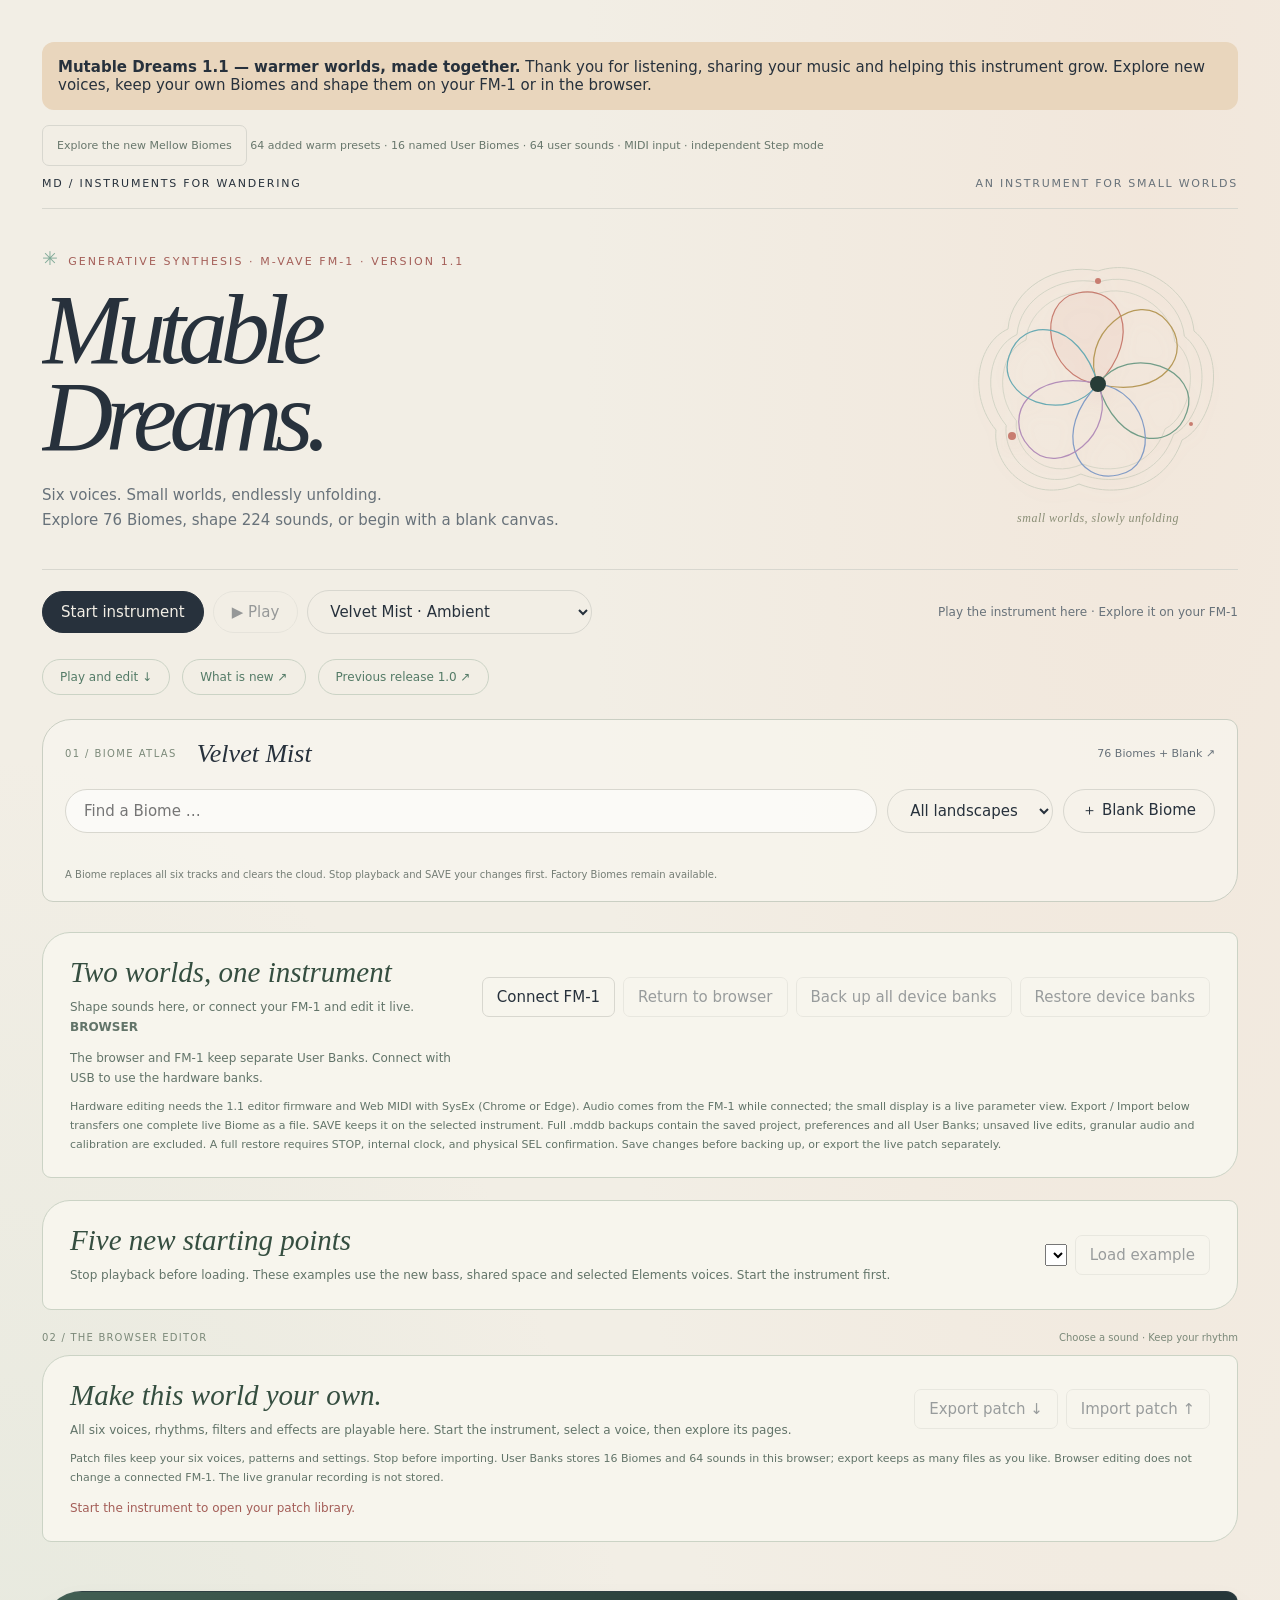
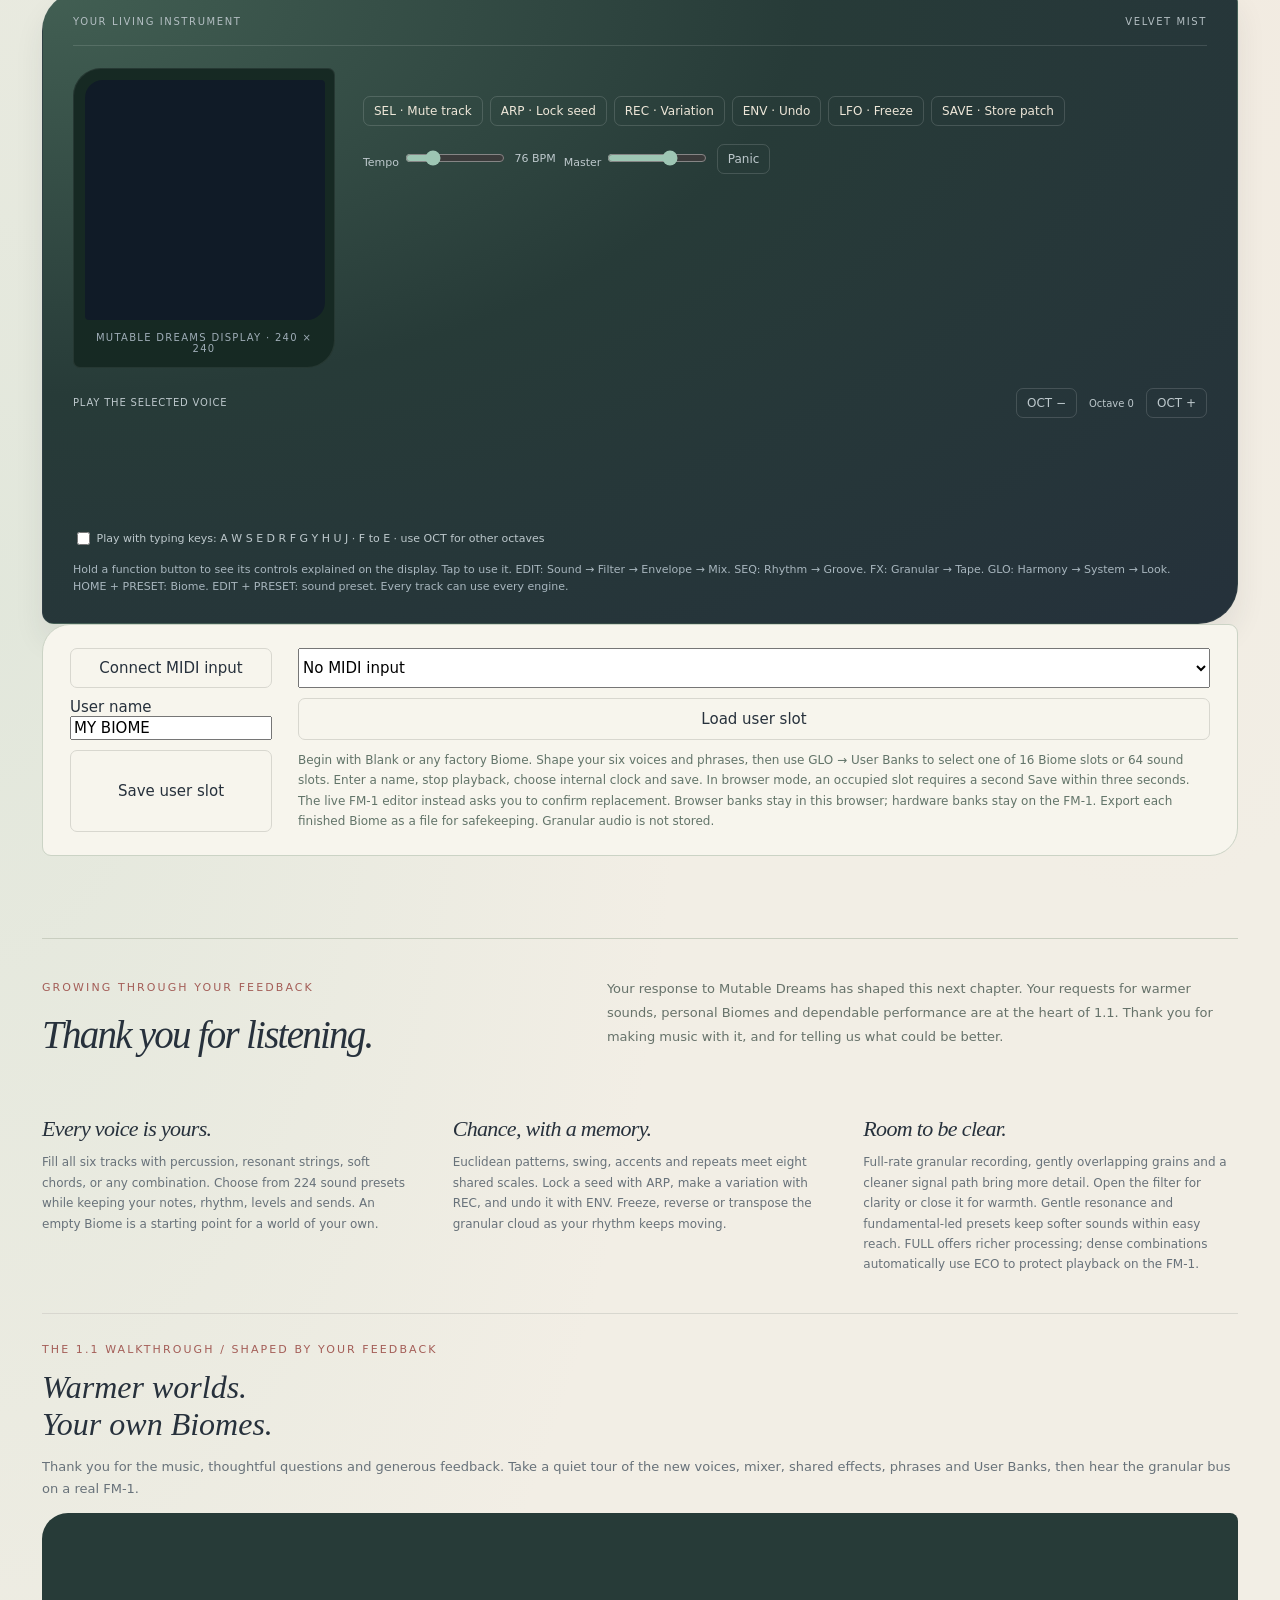
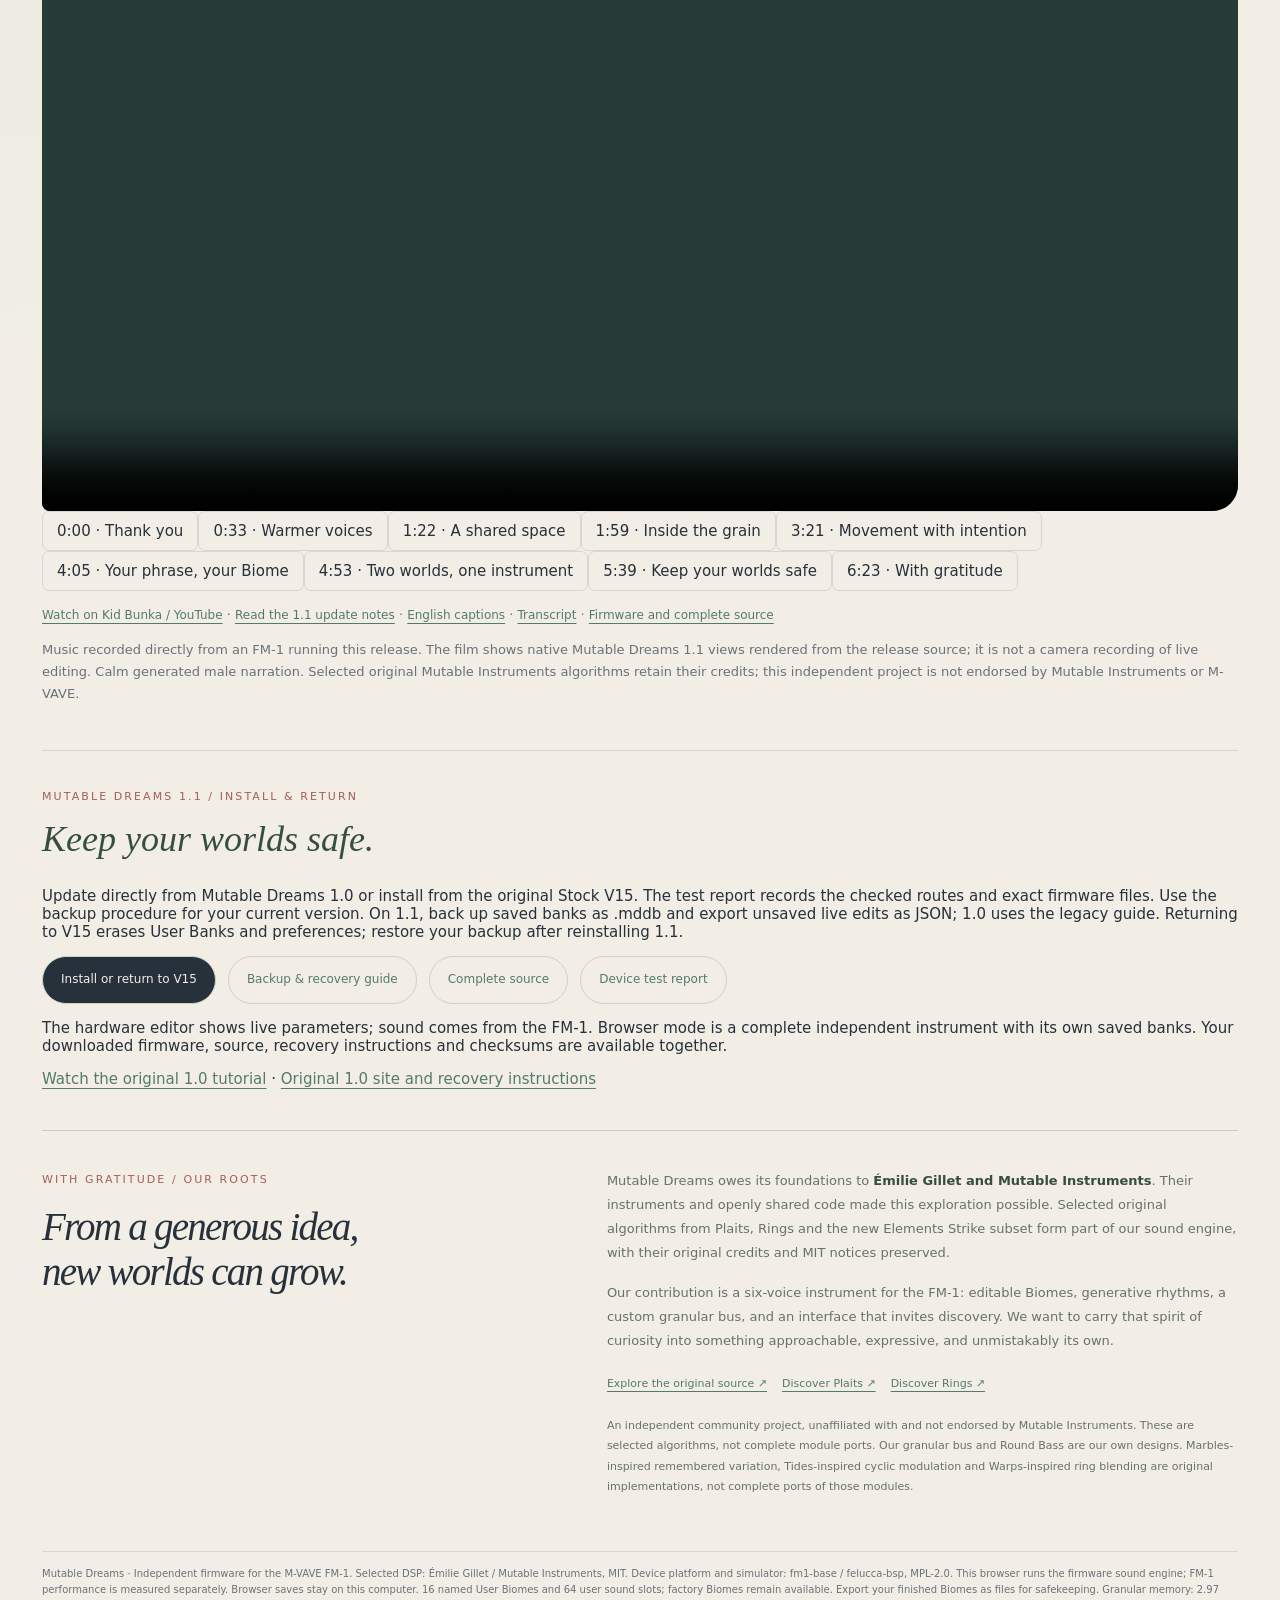
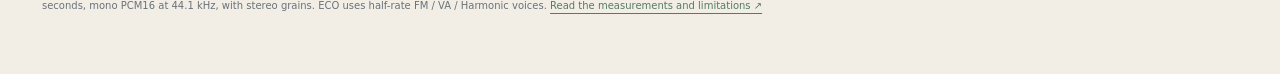
==== web/index.html @ a56c0ada "Séquenceur orbital dans le moteur (patch v11) Une piste avec des portes devient un corps en orbite a" ====
<!doctype html><html lang="en"><meta charset="utf-8"><meta name="viewport" content="width=device-width,initial-scale=1"><title>Mutable Dreams 1.1 · Play, shape, wander</title>
<style>
:root{--paper:#f2eee5;--ink:#27313c;--muted:#68727a;--coral:#d98275;--sage:#80aa98;--line:#d8d7cf}*{box-sizing:border-box}body{margin:0;background:var(--paper);color:var(--ink);font:15px system-ui,sans-serif}button,select,input{font:inherit}button,select{cursor:pointer}button{border:1px solid var(--line);background:transparent;color:inherit;border-radius:7px;padding:10px 14px}button:focus-visible,select:focus-visible,input:focus-visible{outline:3px solid var(--coral);outline-offset:4px}button:hover{background:#e7e2d8}button:disabled{opacity:.45;cursor:wait}main{max-width:1180px;padding:28px 34px 45px;margin:auto}header{display:flex;align-items:center;justify-content:space-between;border-bottom:1px solid var(--line);padding-bottom:18px;font-size:11px;letter-spacing:.14em}header span:last-child{color:var(--muted)}.hero{overflow:hidden;display:flex;justify-content:space-between;gap:30px;align-items:center;padding:35px 0 25px}.hero h1{font-size:clamp(38px,5.8vw,72px);font-weight:480;letter-spacing:-.065em;line-height:.95;margin:9px 0 20px}.hero p{max-width:540px;line-height:1.7;color:var(--muted);margin:0}.eyebrow{font-size:11px;letter-spacing:.19em;color:#a45e58}.flower{width:180px;height:180px;flex-shrink:0}.toolbar{display:flex;align-items:center;flex-wrap:wrap;gap:9px;margin:5px 0 22px}.primary{background:var(--ink);color:var(--paper);border-color:var(--ink)}.primary:hover{background:#3b4959}.toolbar select{background:transparent;padding:11px;border:1px solid var(--line);border-radius:7px;color:inherit}.status{font-size:12px;color:var(--muted);margin-left:auto}.tracks{display:grid;grid-template-columns:repeat(6,1fr);gap:8px;margin:12px 0 20px}.track{border:1px solid var(--line);border-top:3px solid var(--color);border-radius:7px;padding:12px 10px;background:#f8f5ef;min-width:0}.track.active{outline:2px solid var(--ink);outline-offset:1px}.track-top{display:flex;align-items:center;gap:8px}.track-top button{padding:0;border:0;font-size:12px;font-weight:600;text-align:left;flex:1}.track small{color:var(--muted);font-size:10px}.track select{font-size:12px;width:100%;border:0;border-top:1px solid var(--line);background:transparent;margin-top:11px;padding:10px 0 2px;color:inherit}.instrument{background:#27313c;color:#eee7d9;border-radius:18px;padding:20px 26px 24px;box-shadow:0 17px 30px #27313c15}.instrument-head{display:flex;justify-content:space-between;align-items:center;font-size:11px;letter-spacing:.16em;color:#b3bec2;padding:0 0 18px;border-bottom:1px solid #ffffff20}.body{display:grid;grid-template-columns:262px 1fr;gap:28px;padding-top:22px}.screen{width:240px;height:240px;display:block;image-rendering:auto;border-radius:5px;background:#101b27}.screen-wrap{padding:10px;background:#17212b;border-radius:11px;align-self:start}.screen-label{font-size:10px;text-align:center;color:#9eacb6;letter-spacing:.13em;margin:12px 0 2px}.pages{display:flex;flex-wrap:wrap;gap:6px;margin:0 0 14px}.instrument button{border-color:#ffffff25;font-size:12px;padding:7px 10px}.instrument button:hover{background:#ffffff12}.instrument button.active{color:#232c37;background:#eee7d9}.macro-grid{display:grid;grid-template-columns:repeat(2,1fr);gap:10px}.macro{padding:16px 14px;background:#ffffff07;border:1px solid #ffffff10;border-radius:9px;min-width:0}.macro header{border:0;padding:0;letter-spacing:.08em;font-size:10px}.macro output{font-size:26px;letter-spacing:-.04em;display:block;margin:6px 0 8px}.macro input{width:100%;accent-color:var(--color)}.macro small{display:block;color:#a7b2ba;font-size:11px;margin-top:8px;line-height:1.4;min-height:30px}.performance{display:flex;gap:7px;flex-wrap:wrap;margin-top:14px}.subcontrols{display:flex;gap:8px;align-items:center;margin-top:18px;flex-wrap:wrap;font-size:11px;color:#bdc8cc}.subcontrols input{accent-color:#9ec6b4;width:100px}.keys{display:grid;grid-template-columns:repeat(16,1fr);gap:4px;margin-top:22px}.keys button{background:#eae4d8;color:#27313c;height:48px;padding:0;border-radius:3px 3px 7px 7px;font-size:10px}.keys button:active{background:#d98275}.footer-grid{display:grid;grid-template-columns:1fr 1fr 1fr;gap:25px;margin-top:31px}.footer-grid h2{font-size:12px;margin:0 0 10px;letter-spacing:.08em}.footer-grid p{font-size:12px;line-height:1.7;color:var(--muted);margin:0}.tiny{margin-top:28px;padding-top:14px;border-top:1px solid var(--line);font-size:10px;line-height:1.6;color:var(--muted)}#notice{min-height:18px;font-size:12px;color:#a45e58;margin:8px 0}.note{margin-top:14px;font-size:11px;color:#a8b6be;line-height:1.5}.save-state{color:var(--sage)}@media(max-width:760px){main{padding:20px 18px}.flower{width:100px;height:100px}.hero{gap:12px}.tracks{grid-template-columns:repeat(3,1fr)}.instrument{padding:18px}.body{grid-template-columns:1fr;gap:22px}.screen-wrap{justify-self:center}.footer-grid{grid-template-columns:1fr;gap:20px}.status{margin-left:0;flex-basis:100%}.keys{gap:2px}.keys button{height:38px}.hero p{font-size:13px}.hero h1{font-size:48px}.macro{padding:13px 10px}.instrument-head{font-size:9px}}@media(prefers-reduced-motion:no-preference){button{transition:background .15s}}
body{background:radial-gradient(ellipse at 90% 4%,#f2d5c34a,transparent 35%),radial-gradient(ellipse at 0% 45%,#bad6c44a,transparent 38%),var(--paper)}.track{border-radius:18px 18px 9px 9px}.macro{border-radius:19px 7px 19px 7px}.instrument{border:1px solid #556a6933;background:radial-gradient(ellipse at 5% 10%,#334c48,#27313c 60%)}.flower{filter:drop-shadow(0 7px 8px #d9827520)}.hero .eyebrow:before{content:'✳ ';font-size:19px;color:#80aa98}@media(prefers-reduced-motion:no-preference){.flower{animation:bloom 70s linear infinite}@keyframes bloom{to{transform:rotate(360deg)}}}
/* Biome Atlas: contour lines, seed shapes and a quiet editorial structure. */
main{max-width:1320px;padding:27px 42px 60px}header{letter-spacing:.16em}.hero{padding:38px 0 30px;min-height:290px}.hero h1{font-family:Georgia,serif;font-style:italic;font-size:clamp(66px,7.7vw,106px);font-weight:400;letter-spacing:-.075em;line-height:.88;margin:18px 0 22px}.hero p{font-size:15px;line-height:1.7}.emblem{width:280px;text-align:center;flex-shrink:0}.flower{width:260px;height:260px;animation:none!important}.emblem>span{display:block;font:italic 12px Georgia,serif;letter-spacing:.04em;color:#8b8f77;margin-top:-7px}.petals,.satellites,.contours{transform-origin:130px 130px}.toolbar{border-top:1px solid var(--line);padding-top:20px;margin-bottom:25px}.toolbar button,.toolbar select,.atlas-tools button,.atlas-tools input,.atlas-tools select{border-radius:24px;padding:11px 18px}.atlas{border:1px solid #cacfc3;border-radius:29px 11px 29px 11px;background:#f8f7efb0;padding:19px 22px;margin-bottom:30px}.atlas summary{display:flex;gap:20px;align-items:center;cursor:pointer;list-style:none}.atlas summary>span:first-child{font-size:10px;letter-spacing:.14em;color:#7b8979}.atlas summary strong{font:italic 26px Georgia,serif;font-weight:400}.atlas-count{font-size:11px;color:var(--muted);margin-left:auto}.atlas-tools{display:flex;flex-wrap:wrap;gap:10px;margin:20px 0 13px}.atlas-tools input{background:#fff9;border:1px solid var(--line);color:inherit;min-width:120px;flex:1}.atlas-tools select{background:transparent;color:inherit;border:1px solid var(--line);max-width:100%}.biome-grid{display:grid;grid-template-columns:repeat(4,minmax(0,1fr));gap:7px;max-height:254px;overflow:auto;padding:3px}.biome-card{display:flex;gap:11px;align-items:center;border:1px solid #d9dbce;padding:13px 10px;text-align:left;border-radius:15px 6px 15px 6px;min-height:68px;background:#faf8f3}.biome-card.selected{border-color:#688e77;background:#e6eee4}.biome-glyph{font-size:30px;color:var(--biome-color);min-width:29px;font-weight:300}.biome-card strong{font-size:12px;font-weight:550;display:block}.biome-card small{font-size:9px;line-height:1.5;color:var(--muted);display:block;margin-top:4px}.biome-number{margin-left:auto;font-size:9px;align-self:start;color:#8c9589}.atlas-hint{font-size:10px;color:#747d75;margin:15px 0 0;line-height:1.5}.section-label{display:flex;justify-content:space-between;gap:12px;font-size:10px;letter-spacing:.12em;color:#7b8979;margin-bottom:12px}.section-label span:last-child{letter-spacing:0}.tracks{gap:10px;margin-bottom:27px}.track{border-top-width:1px;border-radius:25px 8px 25px 8px;padding:16px 12px;background:linear-gradient(155deg,#fff9,#f6f3e9);position:relative}.track.active{outline-color:#5c7e6b}.track-top button{font:italic 27px Georgia,serif}.track-top small{font:8px system-ui;letter-spacing:.1em}.seed-dot{width:9px;height:14px;border-radius:80% 20% 80% 20%;background:var(--color);transform:rotate(25deg)}.voice-label{display:block;font-size:8px;color:#899084;letter-spacing:.1em;margin-top:14px}.track select{font-size:11px;margin:4px 0 0;padding:5px 0;border:0;letter-spacing:0;min-width:0;text-overflow:ellipsis}.engine-label{border-top:1px solid #dddccf;padding-top:10px;margin-top:11px}.engine-label select{font-size:10px;color:#758071}.voice-state{font-size:9px;margin-top:10px;color:#8b9485}.instrument{border-radius:40px 12px 40px 12px;background:radial-gradient(ellipse at 0 0,#425f53,#273b38 45%,#25313b);padding:24px 30px 28px}.screen-wrap{border-radius:28px 7px 28px 7px;padding:12px;background:#162923;box-shadow:inset 0 0 0 1px #ffffff12}.screen{border-radius:18px 4px 18px 4px}.macro{border-radius:27px 7px 27px 7px;background:linear-gradient(120deg,#ffffff0c,#ffffff02);position:relative;overflow:hidden}.macro:after{content:'';position:absolute;right:-20px;top:-20px;width:80px;height:80px;border:1px solid #ffffff09;border-radius:44% 56% 31% 69%;pointer-events:none}.macro output{font:italic 29px Georgia,serif}.instrument .pages button{border-radius:14px 5px 14px 5px}.instrument-head{font-size:10px}.keys button:nth-child(3n){border-radius:3px 3px 15px 4px}.footer-grid{gap:36px}.footer-grid h2{font:italic 22px Georgia,serif;letter-spacing:-.03em;font-weight:400}.tiny{font-size:10px}.no-results{font-size:12px;grid-column:1/-1}.still *{animation:none!important}
@media(prefers-reduced-motion:no-preference){.petals{animation:unfold 32s ease-in-out infinite alternate}.satellites{animation:orbit 70s linear infinite}.contours{animation:breathe 12s ease-in-out infinite}.seed-dot{animation:seed 6s ease-in-out infinite}.track:nth-child(2n) .seed-dot{animation-delay:-3s}@keyframes unfold{to{transform:rotate(24deg) scale(.94)}}@keyframes orbit{to{transform:rotate(360deg)}}@keyframes breathe{50%{opacity:.18;transform:scale(.97)}}@keyframes seed{50%{transform:rotate(35deg) scale(.85)}}}
@media(max-width:1000px){.biome-grid{grid-template-columns:repeat(3,minmax(0,1fr))}.tracks{grid-template-columns:repeat(3,1fr)}.hero h1{font-size:78px}}@media(max-width:760px){main{padding:20px 18px 40px}.hero{min-height:220px;gap:10px;padding:28px 0}.hero h1{font-size:64px}.hero p{font-size:12px}.emblem{width:110px}.flower{width:115px;height:224px}.emblem>span{display:none}.atlas{padding:16px 13px}.atlas summary{flex-wrap:wrap;gap:8px 15px}.atlas summary strong{font-size:24px}.atlas-count{margin-left:0;flex-basis:100%}.biome-grid{grid-template-columns:repeat(2,minmax(0,1fr));max-height:230px}.biome-card{padding:10px 7px;gap:6px}.biome-glyph{font-size:22px;min-width:20px}.biome-card strong{font-size:11px}.biome-number{display:none}.atlas-tools{gap:7px}.atlas-tools select{flex:1;width:150px}.atlas-tools input{flex-basis:100%}.track{padding:12px 8px}.track-top button{font-size:23px}.track-top small{display:none}.section-label{font-size:9px}.section-label span:last-child{max-width:145px;text-align:right}.instrument{padding:18px 13px;border-radius:29px 9px}.instrument-head{font-size:9px;letter-spacing:.06em}.macro output{font-size:26px}.keys{margin-top:17px}}
a{color:#547b67;text-underline-offset:4px}.roots{display:grid;grid-template-columns:1fr 1.25fr;gap:60px;border-top:1px solid #c9cec0;margin-top:42px;padding:38px 0 10px}.roots h2{font:italic 39px/1.15 Georgia,serif;letter-spacing:-.045em;font-weight:400;margin:18px 0}.roots p{font-size:13px;line-height:1.85;color:#66726a;margin:0 0 16px}.roots strong{font-weight:600;color:#354e40}.roots nav{display:flex;flex-wrap:wrap;gap:15px;font-size:11px;line-height:1.7;margin:22px 0}.roots .credits-note{font-size:11px}.tiny a{display:inline-block}@media(max-width:760px){.roots{grid-template-columns:1fr;gap:8px;margin-top:30px;padding-top:25px}.roots h2{font-size:32px}}

.keyboard-head{display:flex;align-items:center;justify-content:space-between;gap:12px;margin-top:20px;font-size:10px;letter-spacing:.08em;color:#bdc8cc}.keyboard-head output{padding:0 8px;letter-spacing:0}.keys{position:relative;display:block;height:85px;margin-top:12px}.keys button{position:absolute;bottom:0;height:85px;border:2px solid #273b38;border-radius:3px 3px 10px 10px!important;padding:0 0 9px;display:flex;align-items:flex-end;justify-content:center}.keys .black{width:3.6%;height:52px;top:0;z-index:1;background:#152823;color:#d8e4dc;font-size:8px;border-radius:2px 2px 6px 6px!important}.keys .pressed{background:#d98275}.release-links{display:flex;gap:12px;flex-wrap:wrap;margin:0 0 24px;font-size:12px}.release-links a{border:1px solid #cbd3c5;border-radius:24px;padding:10px 17px;text-decoration:none}.watch{margin-top:38px;border-top:1px solid var(--line);padding-top:25px}.watch h2{font:italic 32px Georgia,serif;font-weight:400;margin:12px 0}.watch p{font-size:13px;color:var(--muted);line-height:1.7}.watch video{width:100%;max-height:660px;display:block;background:#273b38;border-radius:26px 8px 26px 8px}.watch a{font-size:12px}@media(max-width:760px){.keyboard-head{font-size:8px}.keyboard-head output{padding:0 2px}.keyboard-head button{padding:7px}.keys,.keys button{height:68px}.keys .black{height:43px}.keys button{font-size:8px}}

html{scroll-behavior:smooth}#editor,#install,#tutorial{scroll-margin-top:24px}.patch-library{border:1px solid #cbd3c5;border-radius:28px 9px 28px 9px;padding:23px 27px;background:#f7f5ed;display:grid;grid-template-columns:1fr auto;gap:10px 26px;margin-bottom:22px}.patch-library h2{font:italic 29px Georgia,serif;margin:0 0 8px;color:#354e40}.patch-library p{font-size:12px;line-height:1.7;margin:0;color:#627469}.patch-actions{display:flex;align-items:center;gap:8px;flex-wrap:wrap}.patch-library .patch-note,.patch-library #patch-status{grid-column:1/-1}.patch-library #patch-status{color:#a45e58;min-height:20px}.patch-note{font-size:11px!important;line-height:1.75;color:#68776c}.typing{display:block;margin-top:14px;font-size:11px;line-height:1.7;color:#bdc8cc}.typing input{accent-color:#a4b99b;vertical-align:middle}.chapters{display:grid;grid-template-columns:repeat(3,1fr);gap:8px;margin-top:16px}.chapters button{text-align:left;font-size:12px;border-radius:22px;padding:11px 16px}.chapters span{color:#a45e58;margin-right:10px;font-variant-numeric:tabular-nums}.install-section{border-top:1px solid var(--line);padding-top:35px;margin-top:45px}.install-section h2{font:italic 36px Georgia,serif;color:#354e40;margin:14px 0 27px}.install-cards{display:grid;grid-template-columns:repeat(3,1fr);gap:18px}.install-cards article{padding:23px;border:1px solid #cbd3c5;border-radius:28px 8px 28px 8px;background:#e5e9dc66}.install-cards span{font-size:10px;letter-spacing:.13em;color:#9b6759}.install-cards h3{font:22px Georgia,serif;font-weight:400;color:#354e40}.install-cards p{font-size:12px;line-height:1.8;color:#627469}.install-actions{display:flex;flex-wrap:wrap;gap:12px;align-items:center;font-size:12px;line-height:1.8}.install-actions a{padding:12px 18px;border:1px solid #cbd3c5;border-radius:25px;text-decoration:none}.install-actions .primary{color:#f2eee5}@media(max-width:760px){.patch-library{grid-template-columns:1fr;padding:20px}.patch-actions{grid-column:1}.chapters{grid-template-columns:1fr 1fr}.install-cards{grid-template-columns:1fr}.install-section h2{font-size:30px}.typing{font-size:10px}}@media(prefers-reduced-motion:reduce){html{scroll-behavior:auto}}
</style>
<main><p style="padding:16px;background:#e9d6bd;border-radius:12px"><strong>Mutable Dreams 1.1 — warmer worlds, made together.</strong> Thank you for listening, sharing your music and helping this instrument grow. Explore new voices, keep your own Biomes and shape them on your FM-1 or in the browser.</p><p class="patch-note"><button id="mellow-start">Explore the new Mellow Biomes</button> 64 added warm presets · 16 named User Biomes · 64 user sounds · MIDI input · independent Step mode</p><header><span>MD / INSTRUMENTS FOR WANDERING</span><span>AN INSTRUMENT FOR SMALL WORLDS</span></header><section class="hero"><div><div class="eyebrow">GENERATIVE SYNTHESIS · M-VAVE FM-1 · VERSION 1.1</div><h1>Mutable<br>Dreams.</h1><p>Six voices. Small worlds, endlessly unfolding.<br>Explore 76 Biomes, shape 224 sounds, or begin with a blank canvas.</p></div><div class="emblem" aria-hidden="true"><svg class="flower" viewBox="0 0 260 260" fill="none"><defs><path id="petal" d="M130 130 C77 124 66 47 110 39 C151 30 177 81 130 130Z"/><path id="contour" d="M130 17 C171 3 222 34 226 77 C261 105 244 171 214 186 C196 238 143 243 111 230 C64 251 24 214 28 176 C-1 141 9 89 40 75 C43 35 88 8 130 17Z"/></defs><g class="contours" stroke="#94aa94" opacity=".35"><use href="#contour"/><use href="#contour" transform="translate(130 130) scale(.90) translate(-130 -130)"/><use href="#contour" transform="translate(130 130) scale(.80) translate(-130 -130)"/></g><g class="petals" stroke-width="1.25"><use href="#petal" stroke="#c87d70" fill="#d9827510"/><use href="#petal" transform="rotate(60 130 130)" stroke="#b69958"/><use href="#petal" transform="rotate(120 130 130)" stroke="#729d88"/><use href="#petal" transform="rotate(180 130 130)" stroke="#829cc6"/><use href="#petal" transform="rotate(240 130 130)" stroke="#b38eb9"/><use href="#petal" transform="rotate(300 130 130)" stroke="#69aab3"/></g><circle cx="130" cy="130" r="8" fill="#273c37"/><g class="satellites" fill="#c87d70"><circle cx="130" cy="27" r="3"/><circle cx="223" cy="170" r="2"/><circle cx="44" cy="182" r="4"/></g></svg><span>small worlds, slowly unfolding</span></div></section>
<div class="toolbar"><button id="power" class="primary">Start instrument</button><button id="play" data-hw="10" disabled>▶ Play</button><select id="scene" aria-label="Biome"><option value="0">Velvet Mist · Ambient</option><option value="1">Soft Machines · Techno</option><option value="2">Six Kicks · All kicks</option><option value="3">Resonant Field · All resonators</option></select><span id="status" class="status">Play the instrument here · Explore it on your FM-1</span></div>
<nav class="release-links" aria-label="Release navigation"><a href="#editor">Play and edit ↓</a><a href="START-HERE.txt">What is new ↗</a><a href="https://github.com/kidbee85-beep/mutable-dreams/releases/tag/v1.0">Previous release 1.0 ↗</a></nav><details class="atlas" id="atlas" open><summary><span>01 / BIOME ATLAS</span><strong id="biome-title">Velvet Mist</strong><span class="atlas-count">76 Biomes + Blank ↗</span></summary><div class="atlas-tools"><input id="biome-search" type="search" placeholder="Find a Biome …" aria-label="Find a Biome"><select id="biome-family" aria-label="Biome family"><option value="-1">All landscapes</option></select><button id="blank">＋ Blank Biome</button></div><div class="biome-grid" id="biome-grid"></div><p class="atlas-hint">A Biome replaces all six tracks and clears the cloud. Stop playback and SAVE your changes first. Factory Biomes remain available.</p></details><section class="patch-library" id="device-editor" aria-labelledby="device-heading"><div><h2 id="device-heading">Two worlds, one instrument</h2><p>Shape sounds here, or connect your FM-1 and edit it live. <strong id="device-target">BROWSER</strong></p></div><div class="patch-actions"><button id="device-connect">Connect FM-1</button><button id="device-disconnect" disabled>Return to browser</button><button id="device-backup" disabled>Back up all device banks</button><button id="device-restore" disabled>Restore device banks</button><input id="device-bank-file" type="file" accept=".mddb" hidden></div><p id="device-status" role="status">The browser and FM-1 keep separate User Banks. Connect with USB to use the hardware banks.</p><p class="patch-note">Hardware editing needs the 1.1 editor firmware and Web MIDI with SysEx (Chrome or Edge). Audio comes from the FM-1 while connected; the small display is a live parameter view. Export / Import below transfers one complete live Biome as a file. SAVE keeps it on the selected instrument. Full .mddb backups contain the saved project, preferences and all User Banks; unsaved live edits, granular audio and calibration are excluded. A full restore requires STOP, internal clock, and physical SEL confirmation. Save changes before backing up, or export the live patch separately.</p></section><section class="patch-library" aria-label="New musical examples"><div><h2>Five new starting points</h2><p>Stop playback before loading. These examples use the new bass, shared space and selected Elements voices. Start the instrument first.</p></div><div class="patch-actions"><select id="dev-example" aria-label="Musical example"></select><button id="load-dev-example" disabled>Load example</button></div></section><div class="section-label" id="editor"><span>02 / THE BROWSER EDITOR</span><span>Choose a sound · Keep your rhythm</span></div>
<section class="patch-library" aria-label="Browser patch files"><div><h2>Make this world your own.</h2><p>All six voices, rhythms, filters and effects are playable here. Start the instrument, select a voice, then explore its pages.</p></div><div class="patch-actions"><button id="export-patch" disabled>Export patch ↓</button><button id="import-patch" disabled>Import patch ↑</button><input id="patch-file" type="file" accept=".json,.mutable-dreams.json" hidden></div><p class="patch-note">Patch files keep your six voices, patterns and settings. Stop before importing. User Banks stores 16 Biomes and 64 sounds in this browser; export keeps as many files as you like. Browser editing does not change a connected FM-1. The live granular recording is not stored.</p><p id="patch-status" role="status" aria-live="polite">Start the instrument to open your patch library.</p></section><div class="tracks" id="tracks"></div>
<section class="instrument"><div class="instrument-head"><span>YOUR LIVING INSTRUMENT</span><span id="scene-label">VELVET MIST</span></div><div class="body"><div class="screen-wrap"><canvas id="screen" class="screen" width="240" height="240" aria-label="Live 240 by 240 pixel firmware display"></canvas><div class="screen-label">MUTABLE DREAMS DISPLAY · 240 × 240</div></div><div><nav class="pages" id="pages"></nav><div class="macro-grid" id="macros"></div><div class="performance"><button data-hw="1" id="mute">SEL · Mute track</button><button data-hw="8" id="lock">ARP · Lock seed</button><button data-hw="11">REC · Variation</button><button data-hw="2">ENV · Undo</button><button data-hw="3" id="freeze">LFO · Freeze</button><button data-hw="7">SAVE · Store patch</button></div><div class="subcontrols"><label>Tempo <input id="tempo" type="range" min="30" max="220" value="76"></label><output id="bpm">76 BPM</output><label>Master <input id="master" type="range" min="0" max="4096" value="2700"></label><button id="panic">Panic</button></div></div></div><div class="keyboard-head"><span>PLAY THE SELECTED VOICE</span><div><button data-hw="12">OCT −</button> <output id="octave">Octave 0</output> <button data-hw="13">OCT +</button></div></div><div class="keys" id="keys"></div><label class="typing"><input id="typing-keys" type="checkbox"> Play with typing keys: A W S E D R F G Y H U J · F to E · use OCT for other octaves</label><div class="note">Hold a function button to see its controls explained on the display. Tap to use it. EDIT: Sound → Filter → Envelope → Mix. SEQ: Rhythm → Groove. FX: Granular → Tape. GLO: Harmony → System → Look. HOME + PRESET: Biome. EDIT + PRESET: sound preset. Every track can use every engine.</div></section>
<section class="patch-library"><button id="midi-connect">Connect MIDI input</button><select id="midi-input" aria-label="MIDI input"><option value="">No MIDI input</option></select><label>User name <input id="bank-name" maxlength="23" value="MY BIOME" aria-label="User Biome or sound name"></label><button id="bank-load">Load user slot</button><button id="bank-save">Save user slot</button><p>Begin with Blank or any factory Biome. Shape your six voices and phrases, then use GLO → User Banks to select one of 16 Biome slots or 64 sound slots. Enter a name, stop playback, choose internal clock and save. In browser mode, an occupied slot requires a second Save within three seconds. The live FM-1 editor instead asks you to confirm replacement. Browser banks stay in this browser; hardware banks stay on the FM-1. Export each finished Biome as a file for safekeeping. Granular audio is not stored.</p></section><div id="notice" role="status" aria-live="polite"></div><section class="roots" aria-label="Thank you to the community"><div><span class="eyebrow">GROWING THROUGH YOUR FEEDBACK</span><h2>Thank you for listening.</h2></div><div><p>Your response to Mutable Dreams has shaped this next chapter. Your requests for warmer sounds, personal Biomes and dependable performance are at the heart of 1.1. Thank you for making music with it, and for telling us what could be better.</p></div></section><div class="footer-grid"><div><h2>Every voice is yours.</h2><p>Fill all six tracks with percussion, resonant strings, soft chords, or any combination. Choose from 224 sound presets while keeping your notes, rhythm, levels and sends. An empty Biome is a starting point for a world of your own.</p></div><div><h2>Chance, with a memory.</h2><p>Euclidean patterns, swing, accents and repeats meet eight shared scales. Lock a seed with ARP, make a variation with REC, and undo it with ENV. Freeze, reverse or transpose the granular cloud as your rhythm keeps moving.</p></div><div><h2>Room to be clear.</h2><p>Full-rate granular recording, gently overlapping grains and a cleaner signal path bring more detail. Open the filter for clarity or close it for warmth. Gentle resonance and fundamental-led presets keep softer sounds within easy reach. FULL offers richer processing; dense combinations automatically use ECO to protect playback on the FM-1.</p></div></div>
<section id="watch" class="watch update-film" aria-labelledby="film-title"><span class="eyebrow">THE 1.1 WALKTHROUGH / SHAPED BY YOUR FEEDBACK</span><h2 id="film-title">Warmer worlds.<br>Your own Biomes.</h2><p>Thank you for the music, thoughtful questions and generous feedback. Take a quiet tour of the new voices, mixer, shared effects, phrases and User Banks, then hear the granular bus on a real FM-1.</p><video controls preload="none" playsinline poster="Mutable-Dreams-1.1-Thumbnail.jpg"><source src="Mutable-Dreams-1.1-Tutorial-Web.mp4" type="video/mp4"><track kind="captions" srclang="en" label="English" src="Mutable-Dreams-1.1-Tutorial.vtt"></video><nav class="chapter-links" aria-label="Video chapters"><button type="button" data-seek="0.000">0:00 · Thank you</button><button type="button" data-seek="33.583">0:33 · Warmer voices</button><button type="button" data-seek="82.083">1:22 · A shared space</button><button type="button" data-seek="119.500">1:59 · Inside the grain</button><button type="button" data-seek="201.833">3:21 · Movement with intention</button><button type="button" data-seek="245.167">4:05 · Your phrase, your Biome</button><button type="button" data-seek="293.417">4:53 · Two worlds, one instrument</button><button type="button" data-seek="339.917">5:39 · Keep your worlds safe</button><button type="button" data-seek="383.833">6:23 · With gratitude</button></nav><p><a href="https://www.youtube.com/watch?v=RCgs8t8fXvM">Watch on Kid Bunka / YouTube</a> · <a href="Update-Notes-1.1.txt">Read the 1.1 update notes</a> · <a href="Mutable-Dreams-1.1-Tutorial.srt" download>English captions</a> · <a href="Mutable-Dreams-1.1-Transcript.txt">Transcript</a> · <a href="https://github.com/kidbee85-beep/mutable-dreams/releases/tag/v1.1">Firmware and complete source</a></p><p class="fine">Music recorded directly from an FM-1 running this release. The film shows native Mutable Dreams 1.1 views rendered from the release source; it is not a camera recording of live editing. Calm generated male narration. Selected original Mutable Instruments algorithms retain their credits; this independent project is not endorsed by Mutable Instruments or M-VAVE.</p></section><section id="install" class="install-section"><span class="eyebrow">MUTABLE DREAMS 1.1 / INSTALL &amp; RETURN</span><h2>Keep your worlds safe.</h2><p>Update directly from Mutable Dreams 1.0 or install from the original Stock V15. The test report records the checked routes and exact firmware files. Use the backup procedure for your current version. On 1.1, back up saved banks as .mddb and export unsaved live edits as JSON; 1.0 uses the legacy guide. Returning to V15 erases User Banks and preferences; restore your backup after reinstalling 1.1.</p><div class="install-actions"><a class="primary" href="Mutable-Dreams-1.1-Install.html">Install or return to V15</a><a href="Recovery-1.1.txt">Backup &amp; recovery guide</a><a href="Mutable-Dreams-1.1-Source.zip">Complete source</a><a href="DEVICE-TEST-REPORT.txt">Device test report</a></div><p>The hardware editor shows live parameters; sound comes from the FM-1. Browser mode is a complete independent instrument with its own saved banks. Your downloaded firmware, source, recovery instructions and checksums are available together.</p><p><a href="https://www.youtube.com/watch?v=PP6dAPAhIrQ">Watch the original 1.0 tutorial</a> · <a href="https://mutable-dreams.sugarypixie10.chatgpt.site/Mutable-Dreams-1.0.html">Original 1.0 site and recovery instructions</a></p></section><section class="roots" aria-labelledby="roots-title"><div><span class="eyebrow">WITH GRATITUDE / OUR ROOTS</span><h2 id="roots-title">From a generous idea,<br>new worlds can grow.</h2></div><div><p>Mutable Dreams owes its foundations to <strong>Émilie Gillet and Mutable Instruments</strong>. Their instruments and openly shared code made this exploration possible. Selected original algorithms from Plaits, Rings and the new Elements Strike subset form part of our sound engine, with their original credits and MIT notices preserved.</p><p>Our contribution is a six-voice instrument for the FM-1: editable Biomes, generative rhythms, a custom granular bus, and an interface that invites discovery. We want to carry that spirit of curiosity into something approachable, expressive, and unmistakably its own.</p><nav aria-label="Original Mutable Instruments work"><a href="https://github.com/pichenettes/eurorack">Explore the original source ↗</a><a href="https://pichenettes.github.io/mutable-instruments-documentation/modules/plaits/">Discover Plaits ↗</a><a href="https://pichenettes.github.io/mutable-instruments-documentation/modules/rings/">Discover Rings ↗</a></nav><p class="credits-note">An independent community project, unaffiliated with and not endorsed by Mutable Instruments. These are selected algorithms, not complete module ports. Our granular bus and Round Bass are our own designs. Marbles-inspired remembered variation, Tides-inspired cyclic modulation and Warps-inspired ring blending are original implementations, not complete ports of those modules.</p></div></section>
<div class="tiny">Mutable Dreams · Independent firmware for the M-VAVE FM-1. Selected DSP: Émilie Gillet / Mutable Instruments, MIT. Device platform and simulator: fm1-base / felucca-bsp, MPL-2.0. This browser runs the firmware sound engine; FM-1 performance is measured separately. Browser saves stay on this computer. 16 named User Biomes and 64 user sound slots; factory Biomes remain available. Export your finished Biomes as files for safekeeping. Granular memory: 2.97 seconds, mono PCM16 at 44.1 kHz, with stereo grains. ECO uses half-rate FM / VA / Harmonic voices. <a href="DEVICE-TEST-REPORT.txt">Read the measurements and limitations ↗</a></div></main>
<script>__DEVICE_BACKUP__
__DEVICE_EDITOR__</script>
<script id="firmware" type="application/octet-stream">__WASM__</script><script>
const CATALOG=__CATALOG__;
const WORKLET=__WORKLET__;
const INITIAL_SCREEN='__SCREEN__';
__RANGE_CONTROLS__
const colors=['#d98275','#c0a361','#80aa98','#829cc6','#b38eb9','#69aab3'];
const names=['Plaits · Kick','Plaits · Snare','Plaits · Hi-Hat','Plaits · FM','Plaits · VA','Rings · Modal','Plaits · Harmonic','Sine · Choir','Round · Bass','Elements · Strike','Mellow · Drift','Satin · Morph'];
const $=id=>document.getElementById(id);let node,ctx,analyser,active=0,page=0,buttons=0,keys=0,playing=0,ready=false,requestedBiome=null;
let values={macro:[500,400,500,650],models:[7,6,5,4,3,7],tones:[-1,-1,-1,-1,-1,-1],biome:0,edited:0};
const canvas=$('screen'),cx=canvas.getContext('2d');const im=new Image();im.onload=()=>cx.drawImage(im,0,0);im.src=INITIAL_SCREEN;
function post(m){if(hardwareDevice){hardwarePost(m);return;}if(node)node.port.postMessage(m);else $('notice').textContent='Start the instrument first.';}
function cmd(c,t,v){post({type:'app',cmd:'command',c,t,v});}
function hardware(id,down){buttons=down?buttons|(1<<id):buttons&~(1<<id);post({type:'buttons',mask:buttons});}
function bindHold(el,id){el.addEventListener('pointerdown',e=>{e.preventDefault();el.setPointerCapture(e.pointerId);hardware(id,true);});el.addEventListener('pointerup',()=>hardware(id,false));el.addEventListener('pointercancel',()=>hardware(id,false));el.addEventListener('keydown',e=>{if((e.key===' '||e.key==='Enter')&&!e.repeat){e.preventDefault();hardware(id,true);}});el.addEventListener('keyup',e=>{if(e.key===' '||e.key==='Enter'){e.preventDefault();hardware(id,false);}});}
function trackUI(){const root=$('tracks');root.innerHTML='';for(let i=0;i<6;i++){
 let box=document.createElement('div');box.className='track'+(i===active?' active':'');box.style.setProperty('--color',colors[i]);
 box.innerHTML=`<div class="track-top"><button aria-label="Select track ${i+1}">${String(i+1).padStart(2,'0')} <small>VOICE</small></button><span class="seed-dot"></span></div><label class="voice-label">SOUND PRESET<select class="tone-select" aria-label="Sound preset on track ${i+1}"><option value="-1">Custom Biome sound</option>${names.map((n,m)=>`<optgroup label="${n}">${CATALOG.tones.filter(t=>t.model===m).map(t=>`<option value="${t.id}" ${values.tones?.[i]===t.id?'selected':''}>${t.name}</option>`).join('')}</optgroup>`).join('')}</select></label><label class="voice-label engine-label">SOUND ENGINE<select class="engine-select" aria-label="Sound engine on track ${i+1}">${names.map((n,k)=>`<option value="${k}" ${values.models[i]===k?'selected':''}>${n}</option>`).join('')}</select></label><div class="voice-state" id="voice-state-${i}">ready to shape</div>`;
 box.querySelector('button').onclick=()=>{active=i;post({type:'app',cmd:'track',v:i});trackUI();};
 box.querySelector('.engine-select').onchange=e=>{active=i;post({type:'app',cmd:'track',v:i});cmd(0,i,+e.target.value);};
 box.querySelector('.tone-select').onchange=e=>{if(+e.target.value<0)return;active=i;post({type:'app',cmd:'track',v:i});cmd(45,i,+e.target.value);};root.append(box);
}}
function chooseBiome(id){$('scene').value=id;cmd(20,0,id);if(!ready){requestedBiome=id;values.biome=id;updateBiomeLabel(id,0);}}
function updateBiomeLabel(id,edited){const b=CATALOG.biomes[id];const name=b?.name||'Custom Biome';$('biome-title').textContent=name+((edited&1)?' · edited':'');$('scene-label').textContent=name.toUpperCase()+((edited&1)?' *':'');if(b)$('scene').value=id;document.querySelectorAll('[data-biome]').forEach(e=>e.classList.toggle('selected',+e.dataset.biome===id));}
function atlasUI(){const q=$('biome-search').value.toLowerCase(),family=+$('biome-family').value;const list=CATALOG.biomes.filter(b=>(family<0||b.family===family)&&(b.name.toLowerCase().includes(q)||CATALOG.families[b.family].toLowerCase().includes(q)));$('biome-grid').innerHTML=list.map(b=>`<button data-biome="${b.id}" class="biome-card ${b.id===values.biome?'selected':''}" style="--biome-color:${colors[b.family%6]}"><span class="biome-glyph">${['✺','◌','❋','⌁','∴','✳','⁙','☼','＋'][b.family]}</span><span><strong>${b.name}</strong><small>${CATALOG.families[b.family]} · ${b.tempo} BPM</small></span><span class="biome-number">${String(b.id+1).padStart(2,'0')}</span></button>`).join('')||'<p class="no-results">No matching Biomes.</p>';document.querySelectorAll('[data-biome]').forEach(e=>e.onclick=()=>chooseBiome(+e.dataset.biome));}
$('mellow-start').onclick=()=>chooseBiome(65);
$('scene').innerHTML=CATALOG.biomes.map(b=>`<option value="${b.id}">${String(b.id+1).padStart(2,'0')} · ${b.name}</option>`).join('');
CATALOG.families.forEach((n,i)=>$('biome-family').add(new Option(n,i)));$('biome-search').oninput=atlasUI;$('biome-family').onchange=atlasUI;$('blank').onclick=()=>chooseBiome(64);atlasUI();
const pageDefs=[[0,'HOME',6,'Live'],[1,'EDIT',4,'Sound'],[10,'EDIT 2',null,'Filter'],[6,'EDIT 3',null,'Envelope'],[4,'EDIT 4',null,'Notes / Pan'],[12,'EDIT 5',null,'Global Mixer'],[13,'SEQ 3',null,'Bass'],[16,'SEQ 4',null,'Phrase'],[14,'FX 3',null,'Shared Space'],[15,'FX 4',null,'Marbles / Tides / Warps'],[2,'SEQ',9,'Rhythm'],[7,'SEQ 2',null,'Groove'],[3,'FX',0,'Granular'],[8,'FX 2',null,'Tape'],[9,'GLO',5,'Harmony'],[5,'GLO 2',null,'System'],[11,'GLO 3',null,'Look'],[17,'GLO 4',null,'MIDI'],[18,'GLO 5',null,'User Banks']];
pageDefs.forEach(([i,name,hw,title])=>{let b=document.createElement('button');b.textContent=name+' · '+title;b.dataset.page=i;if(hw!==null){b.title='Tap: next subpage. Hold: help';bindHold(b,hw);}else b.onclick=()=>setPage(i,true);$('pages').append(b);});
const defs=[[["DENSITY", "More or fewer events"], ["MOTION", "Movement in the note patterns"], ["COLOUR", "Brightness and overtones"], ["SPACE", "Granular cloud level"]], [["TONE", "Brightness"], ["HARMONICS", "Structure or harmony"], ["SHAPE / DECAY", "Melodic voices: shape · Drums and Rings: decay"], ["LEVEL", "Track volume"]], [["HITS", "Events per cycle"], ["LENGTH", "Steps per cycle"], ["ROTATION", "Shift the starting point"], ["CHANCE", "Probability of each event"]], [["SPACE", "Cloud level in the mix"], ["GRAIN SIZE", "50–300 ms fragments with smooth overlap"], ["POSITION", "Where to read the 2.97-second sound memory"], ["FEEDBACK", "Feed the cloud back into the tape"]], [["SEND", "Signal sent to the granular bus"], ["NOTE", "Base pitch as a MIDI note"], ["PAN", "Position in the stereo field"], ["CLOCK DIV", "Individual track speed"]], [["TEMPO", "Beats per minute"], ["QUALITY", "0: ECO / 1: FULL; heavy combinations use ECO automatically"], ["RELEASE ms", "Recovery after ducking"], ["CPU RESET", "Reset the measured peak"]], [["ATTACK ms", "Melodic voices fade in over up to 8 seconds"], ["DECAY", "Melodic time constant up to 16 s; other voices use engine decay"], ["LEVEL", "Track volume"], ["SEND", "Signal sent to the granular bus"]], [["SWING", "Alternate long and short steps across all tracks"], ["REPEATS", "1–4 hits within one master step"], ["ACCENT", "Emphasise the beginning of a track cycle"], ["CLOCK DIV", "Independent speed for each track"]], [["PITCH st", "Transpose grains by up to two octaves"], ["REVERSE", "0: forward · 1: reverse"], ["DUCK FROM", "0: off · 1–6: any track can be the source"], ["DUCK %", "Briefly lower the other tracks and cloud"]], [["ROOT", "Root note for all melodic tracks"], ["SCALE", "A shared set of notes"], ["TRANSPOSE", "Move melodic voices by up to ±24 semitones"], ["TEMPO", "Beats per minute"]], [["CUTOFF", "60 Hz–18 kHz: open for clarity, close for warmth"], ["RESONANCE", "0 is neutral; turn up for a gradual resonant emphasis"], ["CHARACTER", "Off, 12 / 24 dB low-pass, or low-pass gate"], ["BREATHE", "Slow filter movement, different for each track"]], [["MOTION", "Animated or still display"], ["START SOUND", "Quiet startup sound; follows the master volume"], ["INTRO", "Replay the startup animation"], ["CPU RESET", "Reset the measured peak"]]];
defs.push(...[[["LEVEL", "Selected track volume"], ["GRAIN", "Granular send"], ["DELAY", "Shared echo send"], ["REVERB", "Shared room send"]], [["PHRASE", "0 Off / 1 Euclid-gated motif / 2 independent Step sequence"], ["MOTIF", "Four editable starting phrases, numbered 0\u20133"], ["GLIDE", "Smooth pitch movement"], ["BASE NOTE", "Transpose this track's phrase"]], [["ECHO ms", "40\u2013350 ms, smooth time changes"], ["FEEDBACK", "Bounded echo repeats"], ["ROOM TAIL", "Shared room decay"], ["RETURN", "Combined echo and room return"]], [["MARBLES", "Remembered offbeat variation in Bass phrase mode"], ["TIDES", "Cyclic cutoff modulation; enable a filter"], ["CYCLE", "Slow the Tides cycle from 0.5 to 20 seconds"], ["WARPS", "Gentle ring-modulation blend"]], [["STEP", "Select phrase step 0\u201315"], ["NOTE / REST", "Semitone offset; -1 is a rest; follows scale"], ["ACCENT", "Emphasise cycle starts"], ["CHANCE", "Probability of phrase events"]]]);
defs.push([["CLOCK","0 Internal / 1 USB / 2 TRS; changing source stops playback"],["SCALE SNAP","0 exact input notes / 1 snap to Biome scale"],["CHANNELS","Channels 1–6 play the six tracks"],["PANIC","Use Panic to release all voices"]],[["SLOT","16 Biomes or 64 sounds; slots belong to the selected instrument"],["BANK","0 Biomes / 1 sounds"],["LOAD","Use the Load user slot button below"],["SAVE","Use Save user slot; confirm before replacing"]]);
function setPage(p,send){page=p;document.querySelector('.instrument').style.backgroundImage=`radial-gradient(ellipse at ${15+(p*17)%80}% 20%,#42605366,transparent 65%),radial-gradient(ellipse at 90% ${20+(p*11)%65}%,#68506a55,transparent 60%)`;if(send)post({type:'app',cmd:'page',v:p});document.querySelectorAll('[data-page]').forEach(b=>b.classList.toggle('active',+b.dataset.page===p));macroUI();}
function knobText(p,k,v){if(p===17)return k===0?["Internal","USB","TRS"][v]:k===1?(v?"On":"Off"):"—";if(p===18)return k===0?v+1:k===1?(v?"Sounds":"Biomes"):"Use button";if(p===12||p===15&&k!==2||p===14&&k!==0||p===13&&k===2||p===16&&k>=2)return Math.round(v/10)+" %";if(p===15&&k===2)return ((500+v*19.5)/1000).toFixed(1)+" s";if(p===13&&k===0)return ["Off","Euclid","Step"][v];if(p===13&&k===1||p===16&&k===0)return v+1;if(p===16&&k===1&&v<0)return "Rest";if(p===11)return k===0?(v?'Living':'Still'):k===1?(v?'On':'Off'):k===2?'Replay':'↺';if(p===10&&k===2)return ['Off','LP 12 dB','LP 24 dB','Low-Pass-Gate'][v];if(p===10&&k===0)return v+' Hz';if(p===6&&k===0&&![3,4,6,7,8,10,11].includes(values.models[active]))return 'Melodic';if(p===6&&k===1)return [3,4,6,7,8,10,11].includes(values.models[active])?v+' ms':Math.round((values.raw?.[1]??0)/10)+' %';if(p===9&&k===0)return ['C','C♯','D','D♯','E','F','F♯','G','G♯','A','A♯','B'][v];if(p===9&&k===1)return ['Chromatic','Minor','Major','Dorian','Minor pent.','Major pent.','Whole tone','Phrygian'][v];if(p===5&&k===1)return v?'FULL':'ECO';if(p===5&&k===3)return '↺';if(p===8&&k===1)return v?'Reverse':'Forward';if(p===8&&k===2)return v?'Track '+v:'Off';return v;}
const controlDefs=[
 [[14,0,1000],[14,0,1000],[14,0,1000],[14,0,1000]],
 [[1,0,1000],[2,0,1000],[40,0,1000],[4,0,1000]],
 [[6,0,32],[7,1,32],[8,0,31],[9,0,1000]],
 [[14,0,1000],[22,0,1000],[23,0,1000],[24,0,850]],
 [[5,0,1000],[10,24,96],[11,0,1000],[13,1,8]],
 [[15,30,220],[25,0,1],[38,0,1000],[-1,0,1]],
 [[28,0,1000],[3,0,1000],[4,0,1000],[5,0,1000]],
 [[29,0,600],[30,1,4],[39,0,1000],[13,1,8]],
 [[34,-24,24],[35,0,1],[36,-1,5],[37,0,1000]],
 [[31,0,11],[32,0,7],[33,-24,24],[15,30,220]],
 [[41,0,1000],[42,0,1000],[43,0,3],[44,0,1000]],
 [[103,0,1],[104,0,1],[105,0,1],[106,0,1]]
];
controlDefs.push(...[[[4, 0, 1000], [5, 0, 1000], [46, 0, 1000], [47, 0, 1000]], [[52, 0, 2], [53, 0, 3], [54, 0, 1000], [10, 24, 96]], [[48, 40, 350], [49, 0, 800], [50, 0, 850], [51, 0, 1000]], [[55, 0, 1000], [56, 0, 1000], [57, 0, 1000], [58, 0, 1000]], [[59, 0, 15], [60, -1, 24], [39, 0, 1000], [9, 0, 1000]]]);
controlDefs.push([[61,0,2],[62,0,1],[-2,0,1],[-2,0,1]],[[111,0,63],[112,0,1],[-2,0,1],[-2,0,1]]);
const knobDefs=p=>defs[p]||[['K1','Set on the FM-1 screen'],['K2',''],['K3',''],['K4','']];const knobControls=p=>controlDefs[p]||[[-2,0,1],[-2,0,1],[-2,0,1],[-2,0,1]]; // Monades pages: no browser sliders yet
function macroUI(){const root=$('macros');for(const r of root.querySelectorAll('input'))rangeGestures.delete(r);root.innerHTML='';knobDefs(page).forEach(([name,hint],i)=>{if(page===1&&i===0&&values.models[active]===6)hint='Low values keep the fundamental; higher values emphasise upper partials';if(page===1&&i===1&&values.models[active]===5)hint='Resonator structure: harmonic strings through metallic modes';const d=document.createElement('div');d.className='macro';d.style.setProperty('--color',colors[i]);const [c,min,limit]=knobControls(page)[i];const max=page===18&&i===0&&!values.raw?.[1]?15:limit;d.innerHTML=`<header><span>K${i+1} / ${name}</span><span>↻</span></header><output id="macro-value-${i}">${knobText(page,i,values.knobs?.[i]??0)}</output><input aria-label="K${i+1} ${name}" type="range" min="${min}" max="${max}" value="${values.raw?.[i]??min}"><small>${hint}</small>`;const r=d.querySelector('input');bindRange(r);r.disabled=c===-2;r.oninput=()=>{if(c===-2)return;else if(c<0)post({type:'enc',role:6,n:1});else cmd(page===1&&i===2&&![3,4,6,7,8,9,10,11].includes(values.models[active])?3:c,c===14?(page===0?i:3):active,+r.value);};root.append(d);});}
for(const el of document.querySelectorAll('[data-hw]'))bindHold(el,+el.dataset.hw);
const noteNames=['C','C♯','D','D♯','E','F','F♯','G','G♯','A','A♯','B'];
function keyEdge(k,down){keys=down?keys|(1<<k):keys&~(1<<k);post({type:'keys',mask:keys});document.querySelector(`[data-key="${k}"]`)?.classList.toggle('pressed',down);}
let whiteIndex=0;for(let k=0;k<27;k++){const midi=53+k,black=[1,3,6,8,10].includes(midi%12),b=document.createElement('button');b.dataset.key=k;b.className=black?'black':'white';b.textContent=noteNames[midi%12];b.setAttribute('aria-label','Play '+noteNames[midi%12]+' '+(Math.floor(midi/12)-1));if(black)b.style.left=`calc(${whiteIndex*100/16}% - 1.8%)`;else{b.style.left=(whiteIndex++*100/16)+'%';b.style.width='6.25%';}b.onpointerdown=e=>{e.preventDefault();b.setPointerCapture(e.pointerId);keyEdge(k,true)};b.onpointerup=()=>keyEdge(k,false);b.onpointercancel=()=>keyEdge(k,false);b.onkeydown=e=>{if((e.key===' '||e.key==='Enter')&&!e.repeat){e.preventDefault();keyEdge(k,true)}};b.onkeyup=e=>{if(e.key===' '||e.key==='Enter'){e.preventDefault();keyEdge(k,false)}};$('keys').append(b);}
function receiveEngine(m){if(m.type==='patch-result')receivePatch(m);if(m.type==='ready'){ready=true;$('load-dev-example').disabled=false;$('export-patch').disabled=$('import-patch').disabled=false;$('patch-status').textContent='Ready to export a patch, or stop playback to import one.';$('play').disabled=false;$('power').textContent='● Instrument ready';$('notice').textContent='Ready. Play a Biome or an individual note.';if(requestedBiome!==null)cmd(20,0,requestedBiome);}if(m.type==='state'){const engineChanged=values.models[active]!==m.models[m.track];playing=m.playing;values=m;if(!hardwareDevice&&document.activeElement!==$('bank-name'))$('bank-name').value=m.bankName||'MY BIOME';$('octave').textContent='Octave '+(m.octave>0?'+':'')+m.octave;document.querySelectorAll('[data-key]').forEach((b,k)=>b.setAttribute('aria-label','Play '+noteNames[(53+k)%12]+' '+(Math.floor((53+k)/12)-1+m.octave)));if(page!==m.page)setPage(m.page,false);if(active!==m.track){active=m.track;trackUI();}if(engineChanged&&page===1)macroUI();$('play').textContent=playing?'■ Stop':'▶ Play';$('lock').classList.toggle('active',!!m.locked);$('freeze').classList.toggle('active',!!m.freeze);$('mute').classList.toggle('active',!!m.muted?.[active]);syncRange($('tempo'),m.tempo);$('bpm').textContent=m.tempo+' BPM';document.querySelectorAll('.engine-select').forEach((s,i)=>s.value=m.models[i]);document.querySelectorAll('.tone-select').forEach((s,i)=>s.value=m.tones[i]);document.querySelectorAll('.voice-state').forEach((s,i)=>s.textContent=m.muted[i]?'muted':(m.edited&(2<<i))?'sound edited':'ready to shape');updateBiomeLabel(m.biome,m.edited);document.body.classList.toggle('still',!m.motion);if(m.knobs)m.knobs.forEach((v,i)=>{const el=$('macro-value-'+i);if(el)el.textContent=knobText(page,i,v);const r=$('macros').children[i]?.querySelector('input');if(r){if(page===18&&i===0)r.max=m.raw?.[1]?63:15;syncRange(r,m.raw[i]);}});}if(m.type==='frame'){if(m.fb){const pixels=new ImageData(240,240);for(let i=0;i<m.fb.length;i++){const v=((m.fb[i]>>8)|((m.fb[i]&255)<<8));pixels.data[i*4]=(v>>11)*255/31;pixels.data[i*4+1]=((v>>5)&63)*255/63;pixels.data[i*4+2]=(v&31)*255/31;pixels.data[i*4+3]=255;}cx.putImageData(pixels,0,0);}if(m.store)try{localStorage.setItem('mutable-dreams-next',JSON.stringify(m.store));$('notice').textContent='Patch saved in this browser.';}catch{$('notice').textContent='Local saving is blocked in this browser.';}}}
$('power').onclick=async()=>{try{$('power').disabled=true;ctx=new AudioContext({sampleRate:44100,latencyHint:'interactive'});if(ctx.sampleRate!==44100)throw new Error('This browser cannot provide 44.1 kHz audio here.');await ctx.audioWorklet.addModule('data:text/javascript;base64,'+btoa(unescape(encodeURIComponent(WORKLET))));node=new AudioWorkletNode(ctx,'fm1',{numberOfInputs:0,numberOfOutputs:1,outputChannelCount:[2]});node.onprocessorerror=()=>{$('notice').textContent='Audio stopped unexpectedly. Reload the page to restart.';};analyser=ctx.createAnalyser();node.connect(analyser);analyser.connect(ctx.destination);node.port.onmessage=({data:m})=>{if(!hardwareDevice)receiveEngine(m)};const bytes=Uint8Array.from(atob($('firmware').textContent.trim()),c=>c.charCodeAt(0));let store={};try{store=JSON.parse(localStorage.getItem('mutable-dreams-next')||'{}');Object.keys(store).forEach(k=>store[k]=Object.values(store[k]));}catch{}node.port.postMessage({type:'load',wasm:bytes.buffer,master:+$('master').value,store},[bytes.buffer]);await ctx.resume();window.dreamsDebug={node,ctx,analyser,get ready(){return ready}};}catch(e){$('notice').textContent='Could not start: '+e.message;$('power').disabled=false;}};
bindRange($('tempo'));
$('panic').onclick=()=>cmd(27,0,0);$('scene').onchange=()=>chooseBiome(+$('scene').value);$('tempo').oninput=()=>cmd(15,0,+$('tempo').value);$('master').oninput=()=>post({type:'master',value:+$('master').value});
window.addEventListener('blur',()=>{buttons=keys=0;document.querySelectorAll('[data-key]').forEach(b=>b.classList.remove('pressed'));if(node||hardwareDevice){post({type:'buttons',mask:0});post({type:'keys',mask:0});}});trackUI();setPage(0,false);

const developmentPatches=__DEV_PATCHES__;
developmentPatches.forEach((p,i)=>$('dev-example').add(new Option(p.name,i)));
$('load-dev-example').onclick=async()=>{try{if(playing)throw Error('Stop playback before loading an example.');await importPatch(JSON.stringify(developmentPatches[+$('dev-example').value]));$('patch-status').textContent=developmentPatches[+$('dev-example').value].name+' loaded. Press Play.';}catch(e){$('patch-status').textContent=e.message;}};
let patchRequestId=0;const patchRequests=new Map();
function patchRequest(command,bytes){if(hardwareDevice){if(hardwareBusy)return Promise.reject(Error('Wait for the bank transfer to finish.'));return flushHardwareParams().then(()=>command==='patch-export'?hardwareDevice.snapshot().then(bytes=>({bytes})):hardwareDevice.upload(bytes).then(()=>({loaded:true})));}return new Promise((resolve,reject)=>{
 if(!ready){reject(Error('Start the instrument first.'));return;}
 const id=++patchRequestId,timer=setTimeout(()=>{patchRequests.delete(id);reject(Error('The instrument did not respond. Check that browser audio is running.'));},4000);
 patchRequests.set(id,{resolve,reject,timer});post({type:'app',cmd:command,id,bytes});
});}
function receivePatch(m){const q=patchRequests.get(m.id);if(!q)return;clearTimeout(q.timer);patchRequests.delete(m.id);if(m.error)q.reject(Error(m.error));else q.resolve(m);}
async function exportPatch(){const m=await patchRequest('patch-export');return {format:'mutable-dreams-patch',version:1,firmware:'1.1',name:page===18?values.bankName:$('biome-title').textContent,patch:m.bytes};}
async function importPatch(text){
 if(text.length>65536)throw Error('This file is too large to be a Mutable Dreams patch.');
 let p;try{p=JSON.parse(text)}catch{throw Error('This is not a readable patch file.');}
 if(p?.format!=='mutable-dreams-patch'||p.version!==1||!Array.isArray(p.patch)||![652,1292,1512,1620,1676,1680,1808].includes(p.patch.length)||p.patch.some(v=>!Number.isInteger(v)||v<0||v>255))throw Error('Choose a Mutable Dreams patch exported by this editor.');
 return patchRequest('patch-import',p.patch);
}
$('export-patch').onclick=async()=>{try{const p=await exportPatch(),url=URL.createObjectURL(new Blob([JSON.stringify(p,null,2)+'\n'],{type:'application/json'})),a=document.createElement('a');a.href=url;a.download=(p.name.replace(/[^a-z0-9]+/gi,'-').replace(/^-|-$/g,'')||'My-Biome')+'.mutable-dreams.json';a.click();setTimeout(()=>URL.revokeObjectURL(url),2000);$('patch-status').textContent='Patch exported. Keep the file to return to this world.';}catch(e){$('patch-status').textContent=e.message;}};
$('import-patch').onclick=()=>{if(playing){$('patch-status').textContent='Stop playback before importing a patch.';return;}$('patch-file').click();};
$('patch-file').onchange=async e=>{const f=e.target.files[0];if(!f)return;try{if(f.size>65536)throw Error('This file is too large to be a Mutable Dreams patch.');await importPatch(await f.text());$('patch-status').textContent='Patch loaded. Press Play to listen. Use SAVE to keep it on the selected instrument.';}catch(err){$('patch-status').textContent=err.message;}finally{e.target.value='';}};
const typingCodes=['KeyA','KeyW','KeyS','KeyE','KeyD','KeyR','KeyF','KeyG','KeyY','KeyH','KeyU','KeyJ'],typingHeld=new Set();
window.addEventListener('keydown',e=>{const k=typingCodes.indexOf(e.code);if(!ready||!$('typing-keys').checked||k<0||e.repeat||e.ctrlKey||e.metaKey||e.altKey||/INPUT|SELECT|TEXTAREA/.test(e.target.tagName)||e.target.isContentEditable)return;e.preventDefault();typingHeld.add(e.code);keyEdge(k,true);});
window.addEventListener('keyup',e=>{if(typingHeld.delete(e.code)){e.preventDefault();keyEdge(typingCodes.indexOf(e.code),false);}});
function releaseTyping(){typingHeld.forEach(c=>keyEdge(typingCodes.indexOf(c),false));typingHeld.clear();}
$('typing-keys').onchange=releaseTyping;window.addEventListener('blur',()=>typingHeld.clear());
document.querySelectorAll('[data-seek]').forEach(b=>b.onclick=async()=>{const v=document.querySelector('.watch video');v.currentTime=+b.dataset.seek;try{await v.play()}catch{};});

let midiAccess=null,midiSelected=null;
$('midi-connect').onclick=async()=>{try{
 if(!ready)throw Error('Start the instrument first.');
 if(!navigator.requestMIDIAccess)throw Error('Web MIDI is unavailable in this browser.');
 midiAccess=await navigator.requestMIDIAccess({sysex:false});
 const refresh=()=>{const selected=$('midi-input').value;$('midi-input').innerHTML='<option value="">Choose MIDI input</option>';for(const input of midiAccess.inputs.values())$('midi-input').add(new Option(input.name,input.id));if(midiAccess.inputs.has(selected))$('midi-input').value=selected;else {cmd(27,0,0);midiSelected=null;}};
 midiAccess.onstatechange=refresh;refresh();$('notice').textContent='Select one MIDI input. Channels 1–6 address the six tracks.';
 }catch(e){$('notice').textContent=e.message;}};
$('midi-input').onchange=()=>{if(midiSelected)midiSelected.onmidimessage=null;cmd(27,0,0);midiSelected=midiAccess?.inputs.get($('midi-input').value);if(midiSelected)midiSelected.onmidimessage=({data:d})=>{const st=d[0];if(st<128||st===240)return;post({type:'app',cmd:'midi',packet:((st>=248?15:st>>4)|(st<<8)|((d[1]||0)<<16)|((d[2]||0)<<24))>>>0});};};
$('bank-name').onchange=()=>post({type:'app',cmd:'bank-name',name:$('bank-name').value});
$('bank-load').onclick=()=>cmd(113,0,0);$('bank-save').onclick=()=>cmd(114,0,0);

__DEVICE_UI__
</script></html>
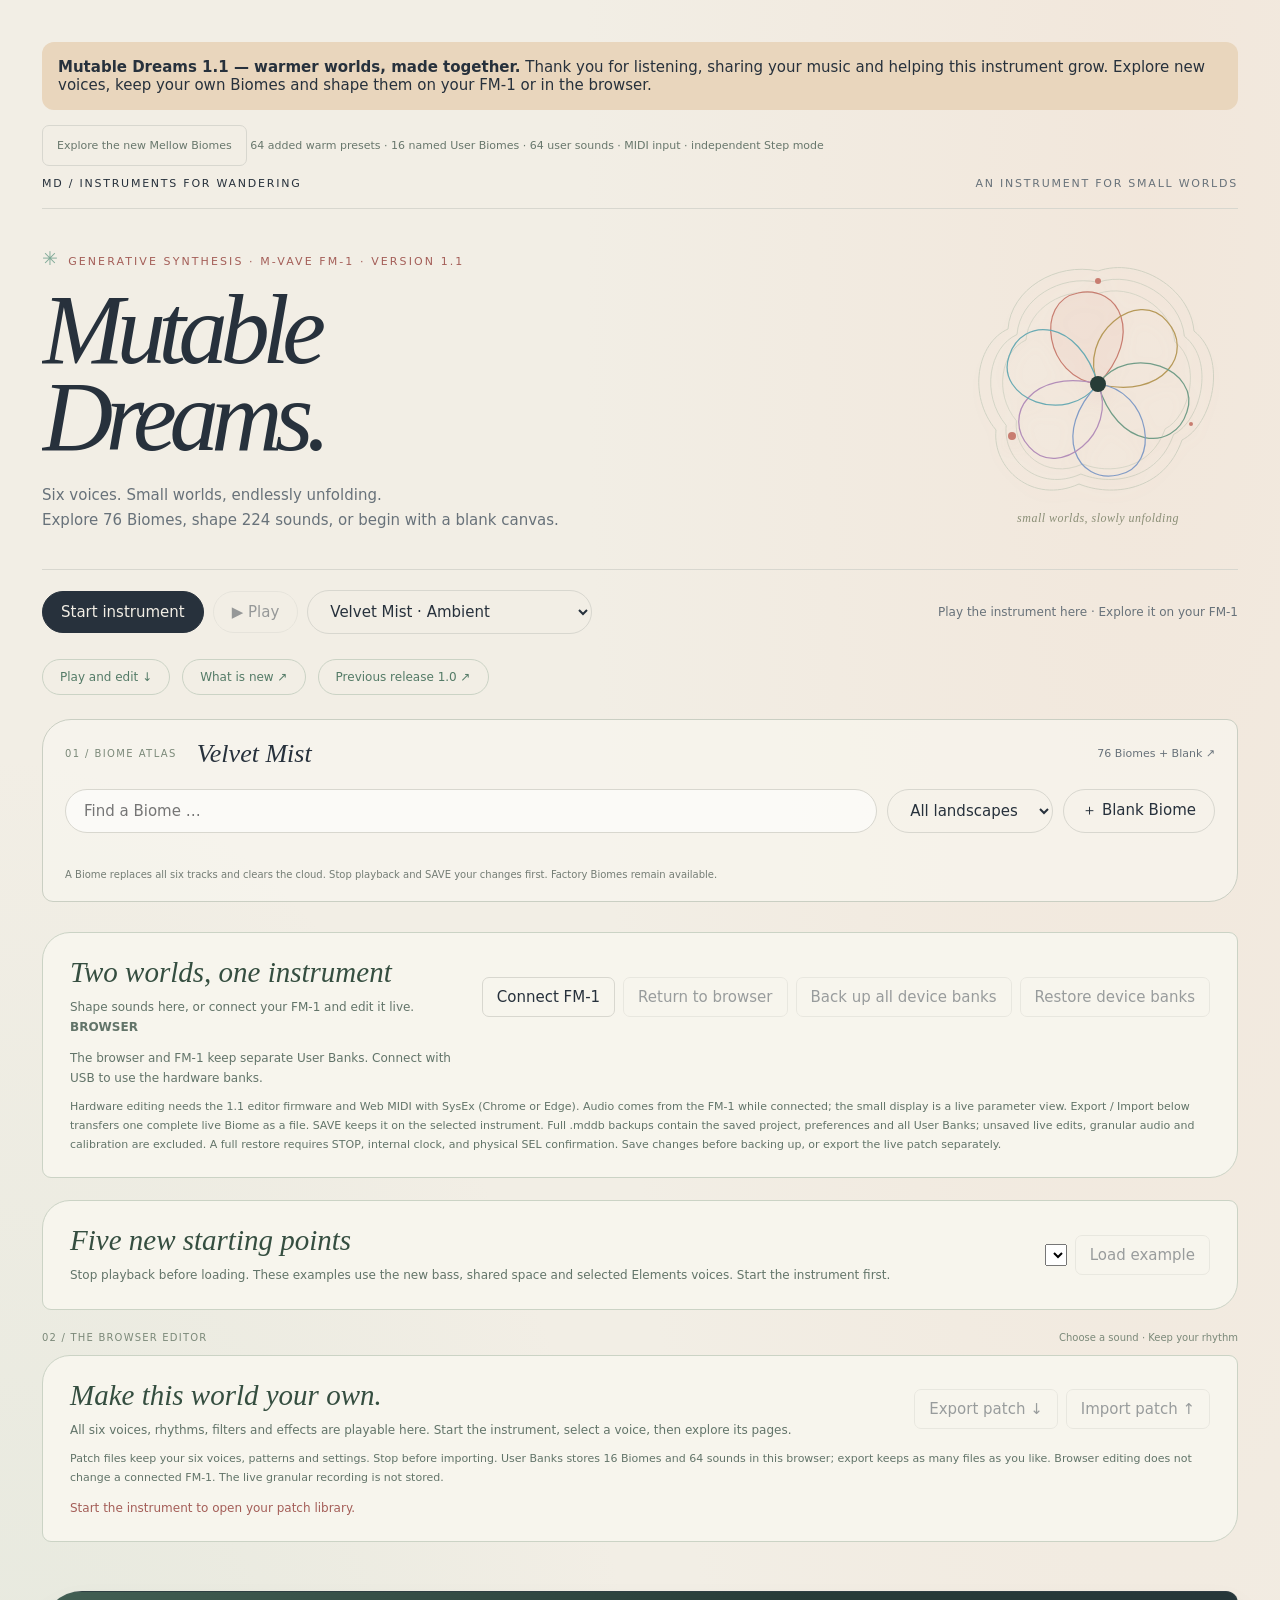
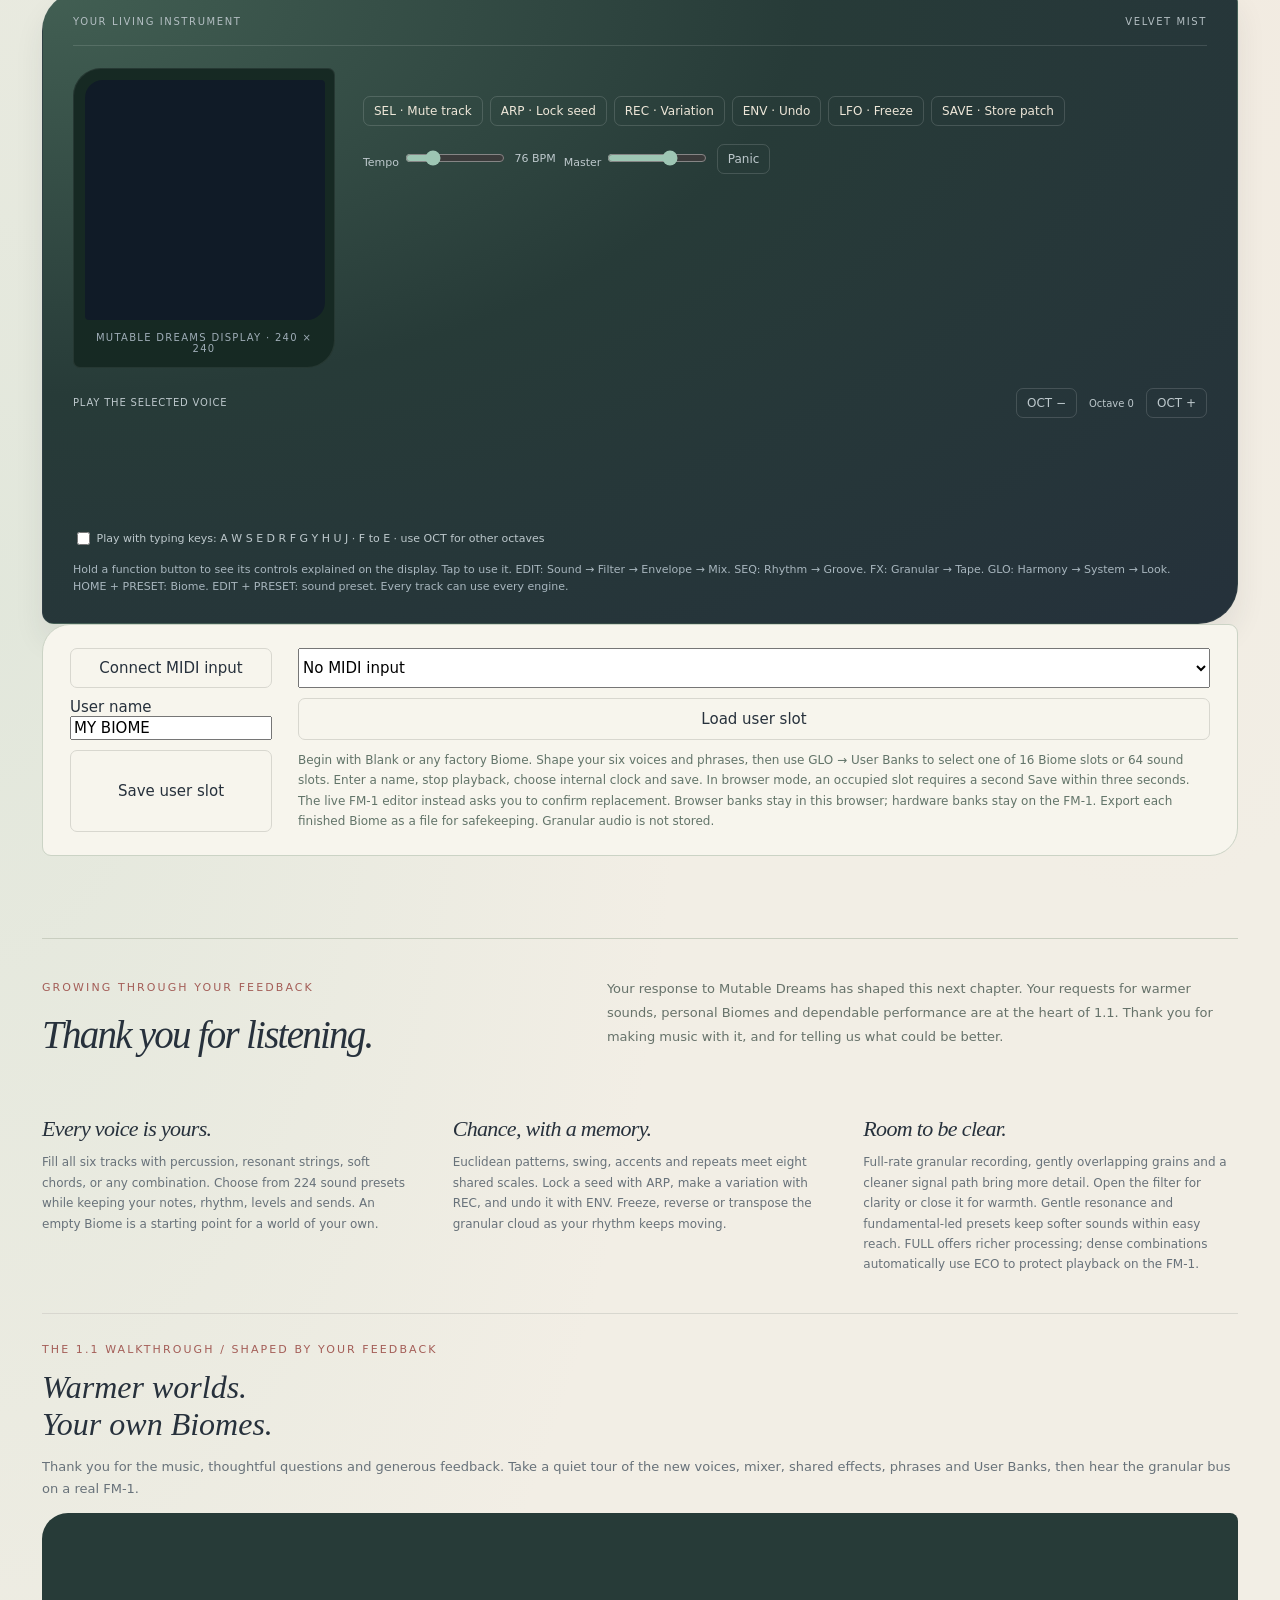
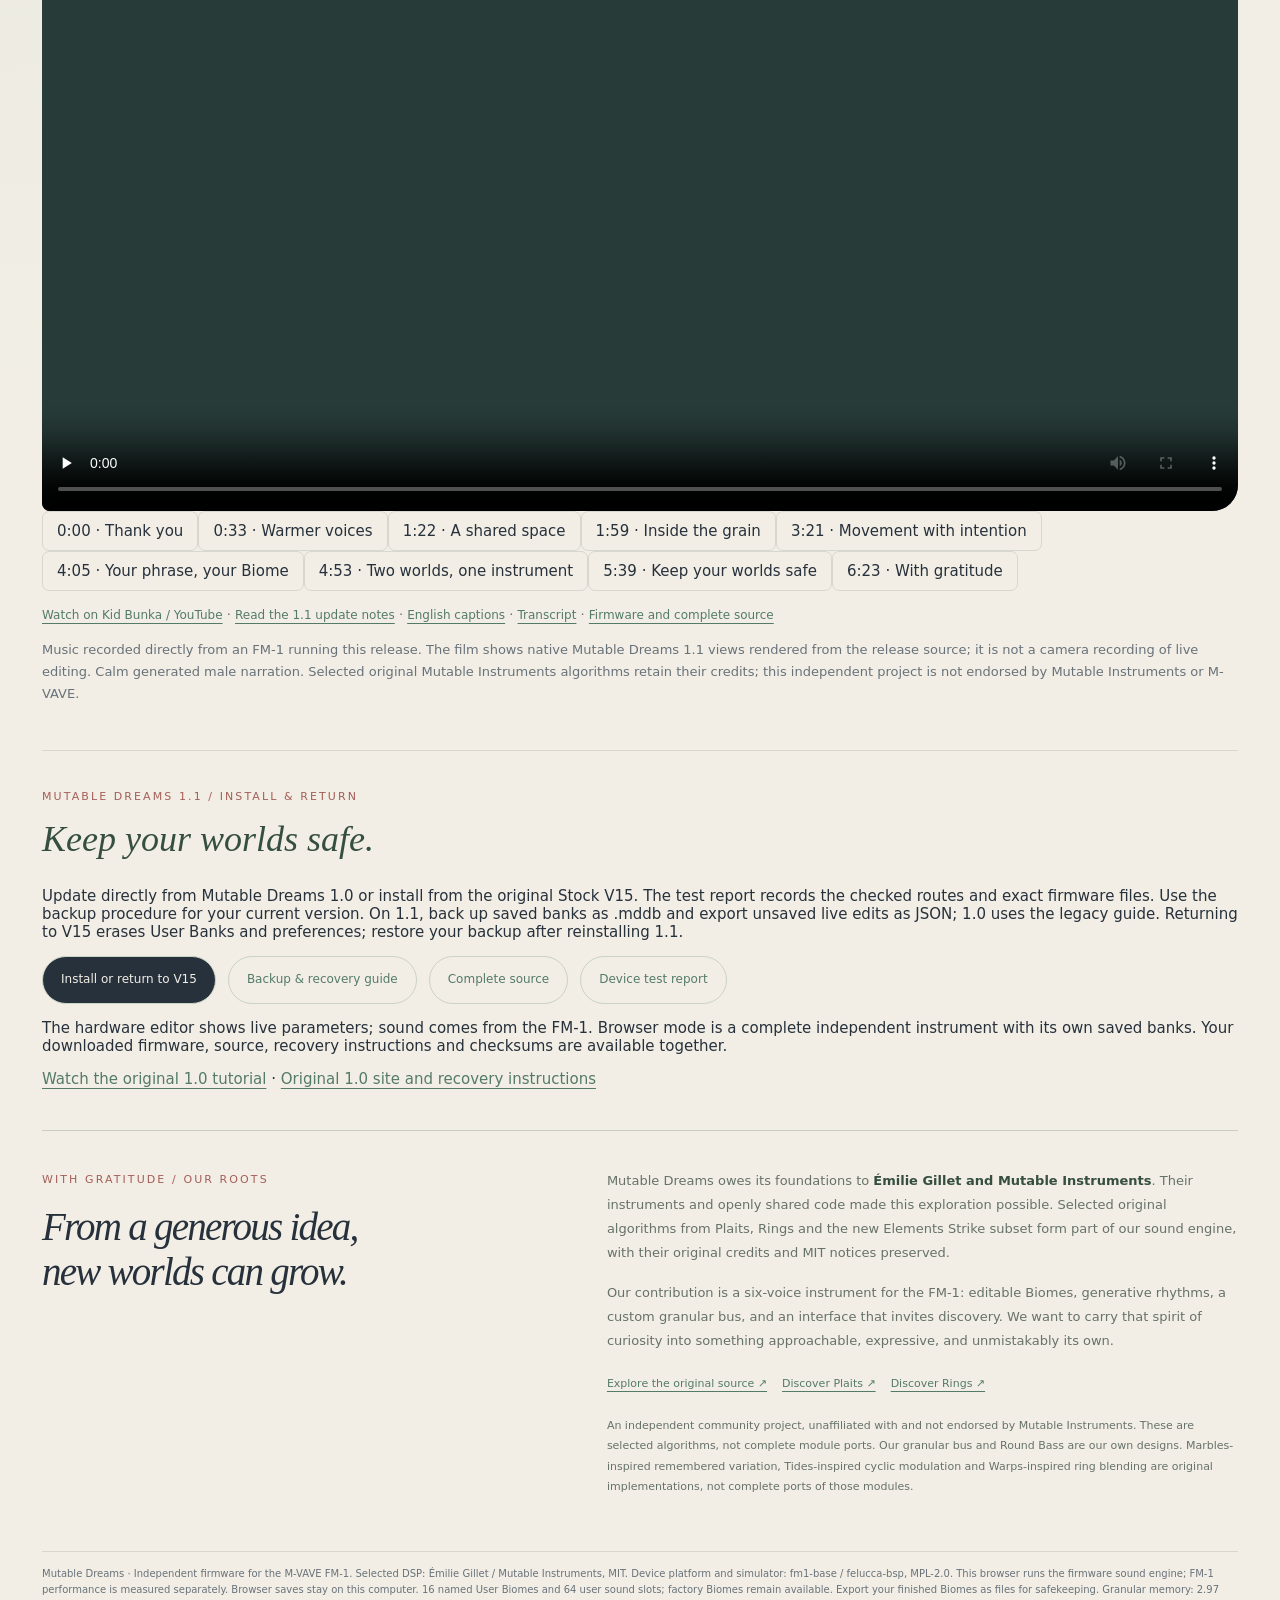
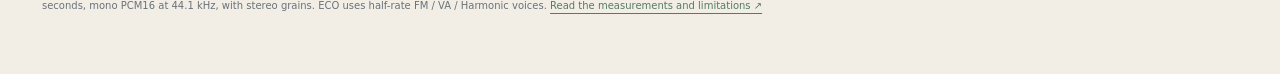
==== commit bacb1a15: "Comète et accord sur une conjonction La comète : un corps sans voix, d'excentricité 0,9, qui fait un" ====
--- a/web/index.html
+++ b/web/index.html
@@ -98,7 +98,7 @@
 async function importPatch(text){
  if(text.length>65536)throw Error('This file is too large to be a Mutable Dreams patch.');
  let p;try{p=JSON.parse(text)}catch{throw Error('This is not a readable patch file.');}
- if(p?.format!=='mutable-dreams-patch'||p.version!==1||!Array.isArray(p.patch)||![652,1292,1512,1620,1676,1680,1808].includes(p.patch.length)||p.patch.some(v=>!Number.isInteger(v)||v<0||v>255))throw Error('Choose a Mutable Dreams patch exported by this editor.');
+ if(p?.format!=='mutable-dreams-patch'||p.version!==1||!Array.isArray(p.patch)||![652,1292,1512,1620,1676,1680,1920].includes(p.patch.length)||p.patch.some(v=>!Number.isInteger(v)||v<0||v>255))throw Error('Choose a Mutable Dreams patch exported by this editor.');
  return patchRequest('patch-import',p.patch);
 }
 $('export-patch').onclick=async()=>{try{const p=await exportPatch(),url=URL.createObjectURL(new Blob([JSON.stringify(p,null,2)+'\n'],{type:'application/json'})),a=document.createElement('a');a.href=url;a.download=(p.name.replace(/[^a-z0-9]+/gi,'-').replace(/^-|-$/g,'')||'My-Biome')+'.mutable-dreams.json';a.click();setTimeout(()=>URL.revokeObjectURL(url),2000);$('patch-status').textContent='Patch exported. Keep the file to return to this world.';}catch(e){$('patch-status').textContent=e.message;}};
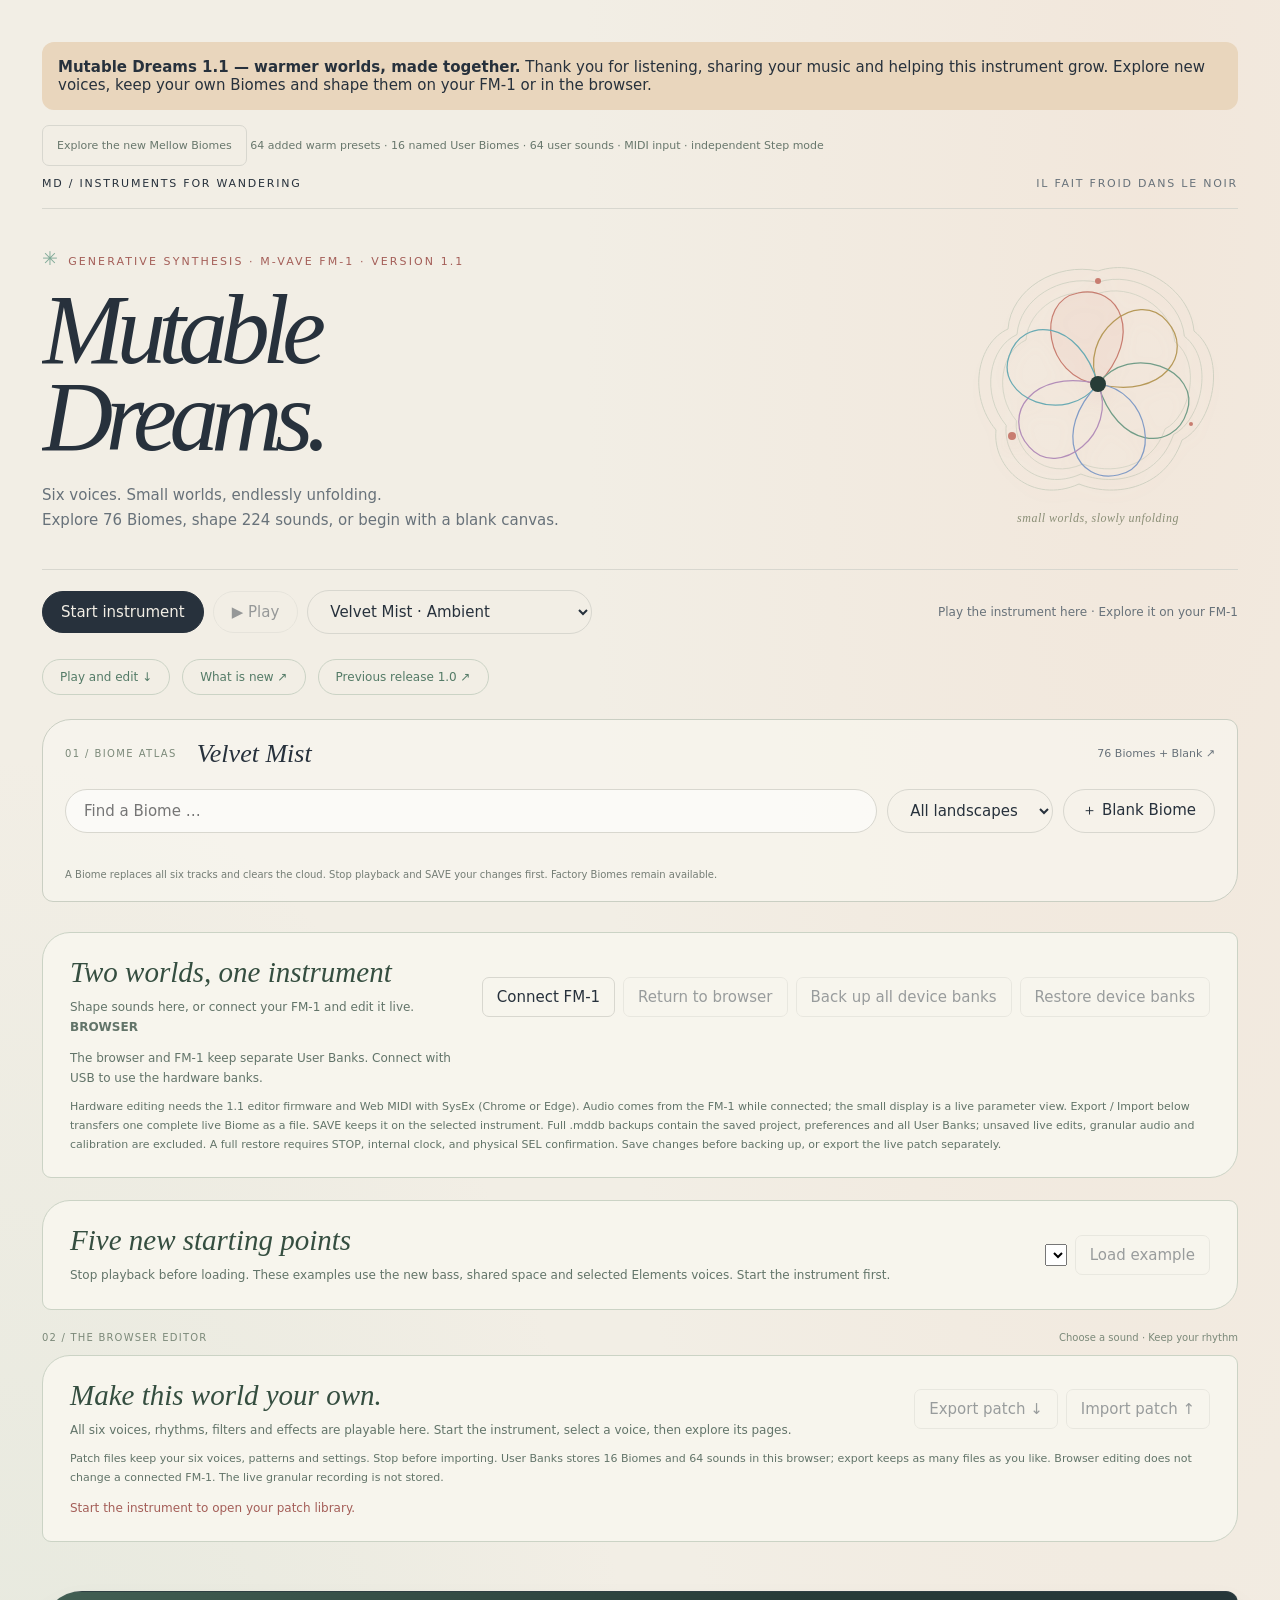
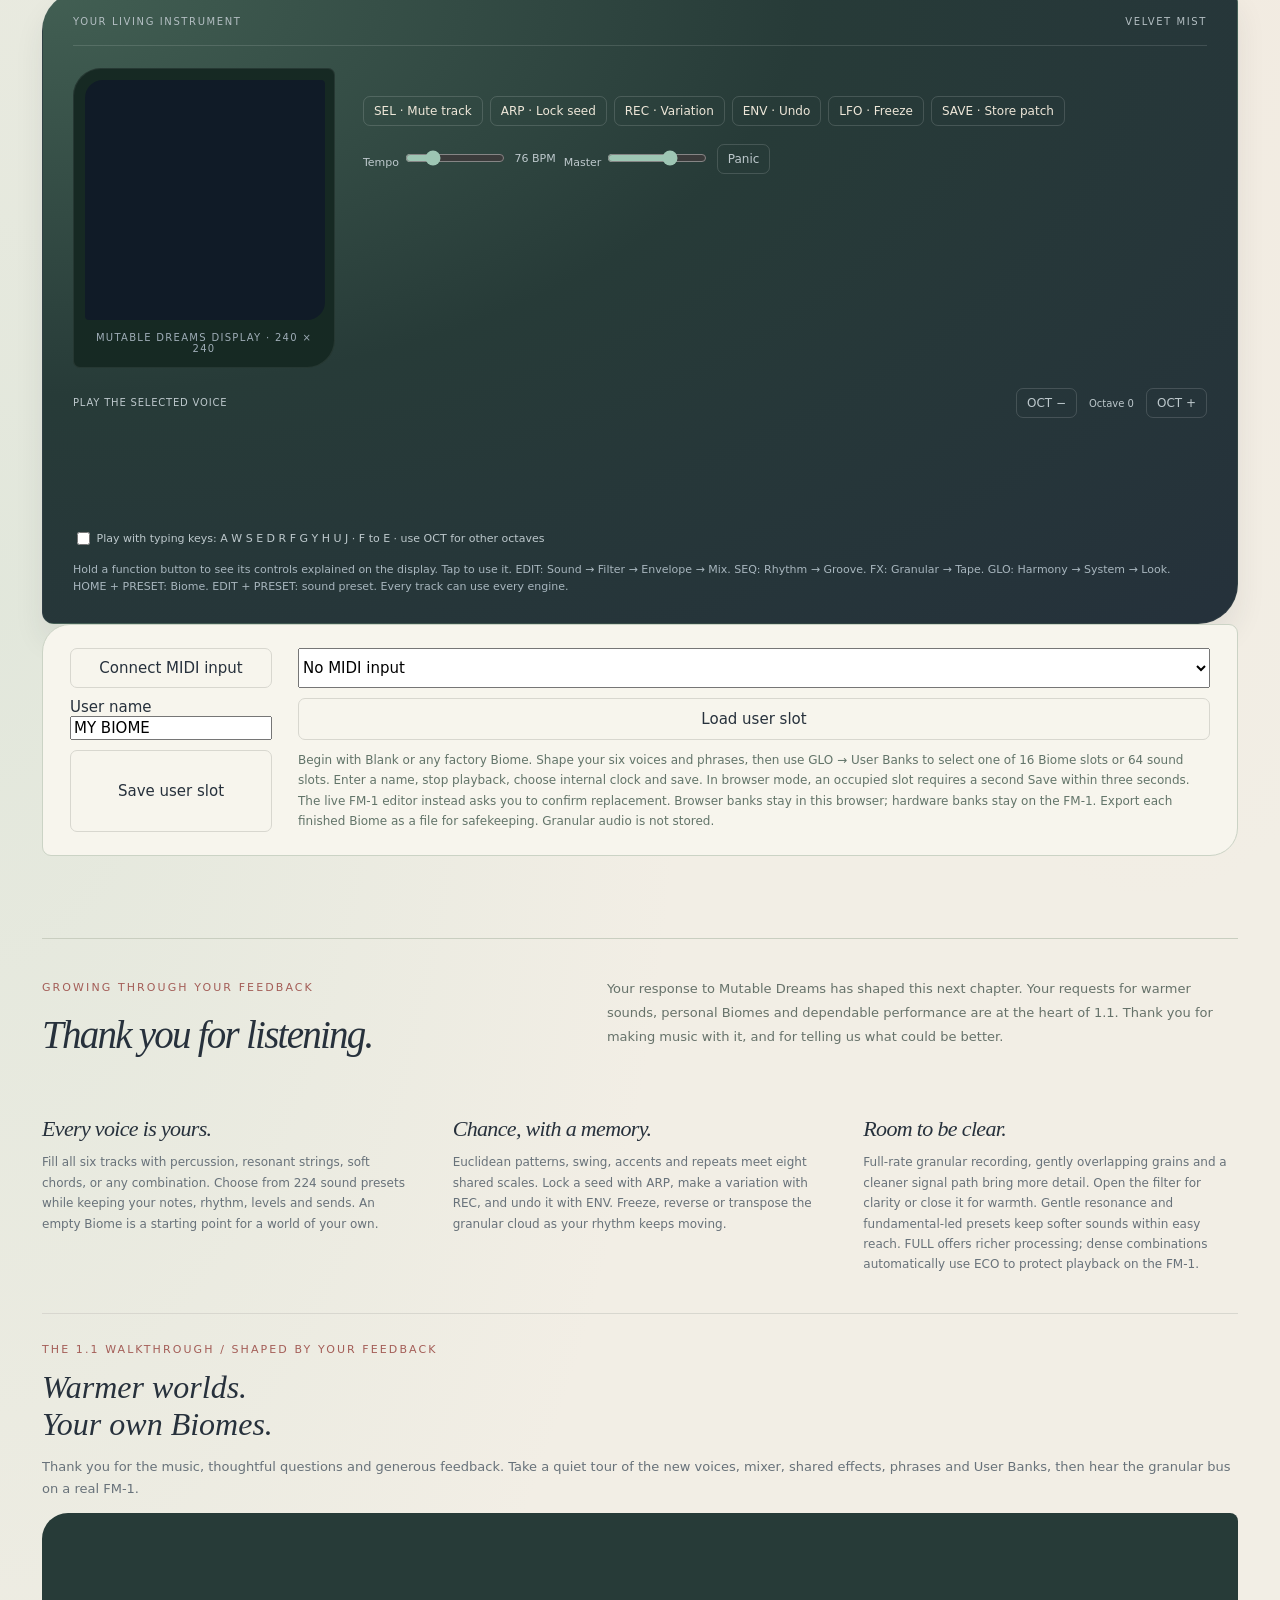
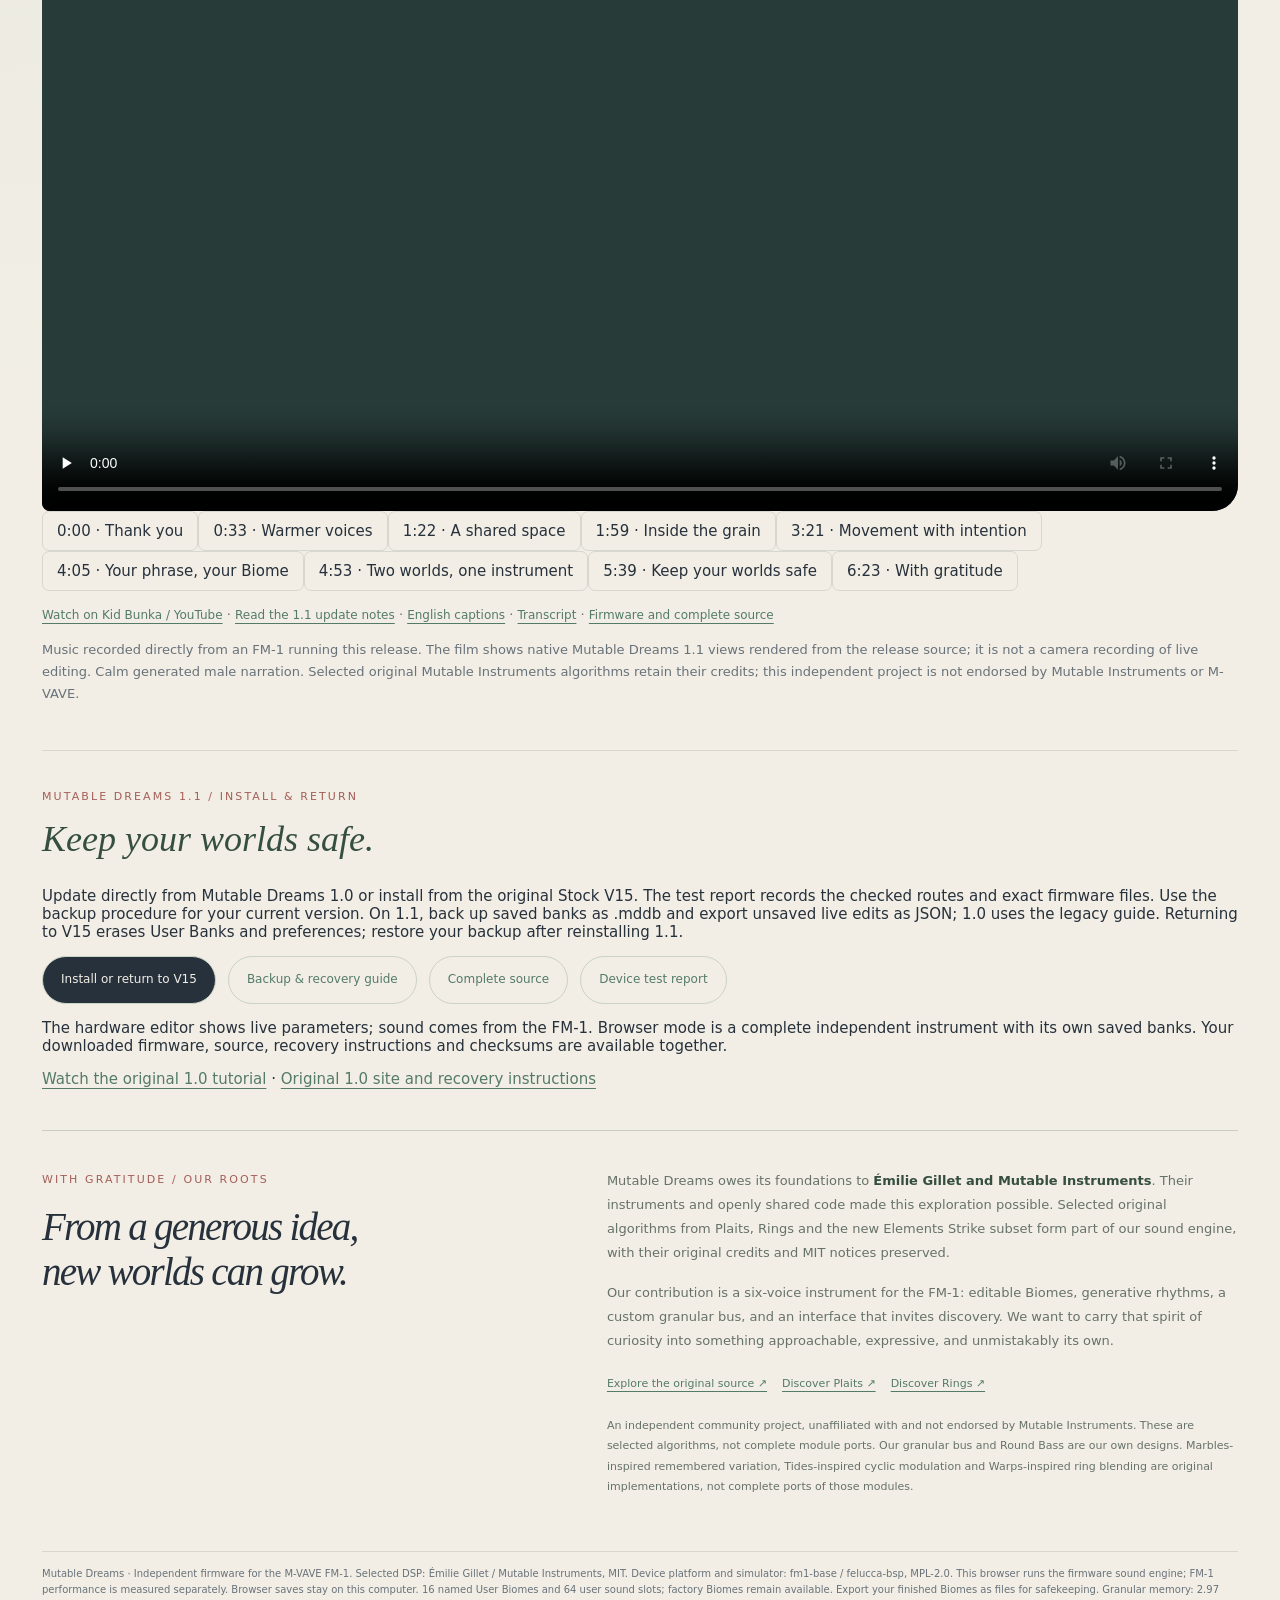
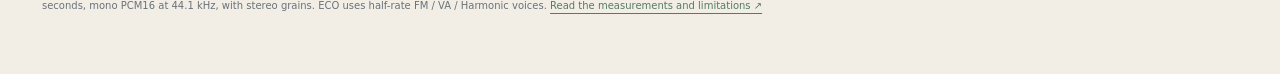
==== commit 1f5c2a51: "Deuxième compilation : 168 Ko de flash libres ; « Il fait froid dans le noir » Co-Authored-By: Claud" ====
--- a/web/index.html
+++ b/web/index.html
@@ -12,7 +12,7 @@
 
 html{scroll-behavior:smooth}#editor,#install,#tutorial{scroll-margin-top:24px}.patch-library{border:1px solid #cbd3c5;border-radius:28px 9px 28px 9px;padding:23px 27px;background:#f7f5ed;display:grid;grid-template-columns:1fr auto;gap:10px 26px;margin-bottom:22px}.patch-library h2{font:italic 29px Georgia,serif;margin:0 0 8px;color:#354e40}.patch-library p{font-size:12px;line-height:1.7;margin:0;color:#627469}.patch-actions{display:flex;align-items:center;gap:8px;flex-wrap:wrap}.patch-library .patch-note,.patch-library #patch-status{grid-column:1/-1}.patch-library #patch-status{color:#a45e58;min-height:20px}.patch-note{font-size:11px!important;line-height:1.75;color:#68776c}.typing{display:block;margin-top:14px;font-size:11px;line-height:1.7;color:#bdc8cc}.typing input{accent-color:#a4b99b;vertical-align:middle}.chapters{display:grid;grid-template-columns:repeat(3,1fr);gap:8px;margin-top:16px}.chapters button{text-align:left;font-size:12px;border-radius:22px;padding:11px 16px}.chapters span{color:#a45e58;margin-right:10px;font-variant-numeric:tabular-nums}.install-section{border-top:1px solid var(--line);padding-top:35px;margin-top:45px}.install-section h2{font:italic 36px Georgia,serif;color:#354e40;margin:14px 0 27px}.install-cards{display:grid;grid-template-columns:repeat(3,1fr);gap:18px}.install-cards article{padding:23px;border:1px solid #cbd3c5;border-radius:28px 8px 28px 8px;background:#e5e9dc66}.install-cards span{font-size:10px;letter-spacing:.13em;color:#9b6759}.install-cards h3{font:22px Georgia,serif;font-weight:400;color:#354e40}.install-cards p{font-size:12px;line-height:1.8;color:#627469}.install-actions{display:flex;flex-wrap:wrap;gap:12px;align-items:center;font-size:12px;line-height:1.8}.install-actions a{padding:12px 18px;border:1px solid #cbd3c5;border-radius:25px;text-decoration:none}.install-actions .primary{color:#f2eee5}@media(max-width:760px){.patch-library{grid-template-columns:1fr;padding:20px}.patch-actions{grid-column:1}.chapters{grid-template-columns:1fr 1fr}.install-cards{grid-template-columns:1fr}.install-section h2{font-size:30px}.typing{font-size:10px}}@media(prefers-reduced-motion:reduce){html{scroll-behavior:auto}}
 </style>
-<main><p style="padding:16px;background:#e9d6bd;border-radius:12px"><strong>Mutable Dreams 1.1 — warmer worlds, made together.</strong> Thank you for listening, sharing your music and helping this instrument grow. Explore new voices, keep your own Biomes and shape them on your FM-1 or in the browser.</p><p class="patch-note"><button id="mellow-start">Explore the new Mellow Biomes</button> 64 added warm presets · 16 named User Biomes · 64 user sounds · MIDI input · independent Step mode</p><header><span>MD / INSTRUMENTS FOR WANDERING</span><span>AN INSTRUMENT FOR SMALL WORLDS</span></header><section class="hero"><div><div class="eyebrow">GENERATIVE SYNTHESIS · M-VAVE FM-1 · VERSION 1.1</div><h1>Mutable<br>Dreams.</h1><p>Six voices. Small worlds, endlessly unfolding.<br>Explore 76 Biomes, shape 224 sounds, or begin with a blank canvas.</p></div><div class="emblem" aria-hidden="true"><svg class="flower" viewBox="0 0 260 260" fill="none"><defs><path id="petal" d="M130 130 C77 124 66 47 110 39 C151 30 177 81 130 130Z"/><path id="contour" d="M130 17 C171 3 222 34 226 77 C261 105 244 171 214 186 C196 238 143 243 111 230 C64 251 24 214 28 176 C-1 141 9 89 40 75 C43 35 88 8 130 17Z"/></defs><g class="contours" stroke="#94aa94" opacity=".35"><use href="#contour"/><use href="#contour" transform="translate(130 130) scale(.90) translate(-130 -130)"/><use href="#contour" transform="translate(130 130) scale(.80) translate(-130 -130)"/></g><g class="petals" stroke-width="1.25"><use href="#petal" stroke="#c87d70" fill="#d9827510"/><use href="#petal" transform="rotate(60 130 130)" stroke="#b69958"/><use href="#petal" transform="rotate(120 130 130)" stroke="#729d88"/><use href="#petal" transform="rotate(180 130 130)" stroke="#829cc6"/><use href="#petal" transform="rotate(240 130 130)" stroke="#b38eb9"/><use href="#petal" transform="rotate(300 130 130)" stroke="#69aab3"/></g><circle cx="130" cy="130" r="8" fill="#273c37"/><g class="satellites" fill="#c87d70"><circle cx="130" cy="27" r="3"/><circle cx="223" cy="170" r="2"/><circle cx="44" cy="182" r="4"/></g></svg><span>small worlds, slowly unfolding</span></div></section>
+<main><p style="padding:16px;background:#e9d6bd;border-radius:12px"><strong>Mutable Dreams 1.1 — warmer worlds, made together.</strong> Thank you for listening, sharing your music and helping this instrument grow. Explore new voices, keep your own Biomes and shape them on your FM-1 or in the browser.</p><p class="patch-note"><button id="mellow-start">Explore the new Mellow Biomes</button> 64 added warm presets · 16 named User Biomes · 64 user sounds · MIDI input · independent Step mode</p><header><span>MD / INSTRUMENTS FOR WANDERING</span><span>IL FAIT FROID DANS LE NOIR</span></header><section class="hero"><div><div class="eyebrow">GENERATIVE SYNTHESIS · M-VAVE FM-1 · VERSION 1.1</div><h1>Mutable<br>Dreams.</h1><p>Six voices. Small worlds, endlessly unfolding.<br>Explore 76 Biomes, shape 224 sounds, or begin with a blank canvas.</p></div><div class="emblem" aria-hidden="true"><svg class="flower" viewBox="0 0 260 260" fill="none"><defs><path id="petal" d="M130 130 C77 124 66 47 110 39 C151 30 177 81 130 130Z"/><path id="contour" d="M130 17 C171 3 222 34 226 77 C261 105 244 171 214 186 C196 238 143 243 111 230 C64 251 24 214 28 176 C-1 141 9 89 40 75 C43 35 88 8 130 17Z"/></defs><g class="contours" stroke="#94aa94" opacity=".35"><use href="#contour"/><use href="#contour" transform="translate(130 130) scale(.90) translate(-130 -130)"/><use href="#contour" transform="translate(130 130) scale(.80) translate(-130 -130)"/></g><g class="petals" stroke-width="1.25"><use href="#petal" stroke="#c87d70" fill="#d9827510"/><use href="#petal" transform="rotate(60 130 130)" stroke="#b69958"/><use href="#petal" transform="rotate(120 130 130)" stroke="#729d88"/><use href="#petal" transform="rotate(180 130 130)" stroke="#829cc6"/><use href="#petal" transform="rotate(240 130 130)" stroke="#b38eb9"/><use href="#petal" transform="rotate(300 130 130)" stroke="#69aab3"/></g><circle cx="130" cy="130" r="8" fill="#273c37"/><g class="satellites" fill="#c87d70"><circle cx="130" cy="27" r="3"/><circle cx="223" cy="170" r="2"/><circle cx="44" cy="182" r="4"/></g></svg><span>small worlds, slowly unfolding</span></div></section>
 <div class="toolbar"><button id="power" class="primary">Start instrument</button><button id="play" data-hw="10" disabled>▶ Play</button><select id="scene" aria-label="Biome"><option value="0">Velvet Mist · Ambient</option><option value="1">Soft Machines · Techno</option><option value="2">Six Kicks · All kicks</option><option value="3">Resonant Field · All resonators</option></select><span id="status" class="status">Play the instrument here · Explore it on your FM-1</span></div>
 <nav class="release-links" aria-label="Release navigation"><a href="#editor">Play and edit ↓</a><a href="START-HERE.txt">What is new ↗</a><a href="https://github.com/kidbee85-beep/mutable-dreams/releases/tag/v1.0">Previous release 1.0 ↗</a></nav><details class="atlas" id="atlas" open><summary><span>01 / BIOME ATLAS</span><strong id="biome-title">Velvet Mist</strong><span class="atlas-count">76 Biomes + Blank ↗</span></summary><div class="atlas-tools"><input id="biome-search" type="search" placeholder="Find a Biome …" aria-label="Find a Biome"><select id="biome-family" aria-label="Biome family"><option value="-1">All landscapes</option></select><button id="blank">＋ Blank Biome</button></div><div class="biome-grid" id="biome-grid"></div><p class="atlas-hint">A Biome replaces all six tracks and clears the cloud. Stop playback and SAVE your changes first. Factory Biomes remain available.</p></details><section class="patch-library" id="device-editor" aria-labelledby="device-heading"><div><h2 id="device-heading">Two worlds, one instrument</h2><p>Shape sounds here, or connect your FM-1 and edit it live. <strong id="device-target">BROWSER</strong></p></div><div class="patch-actions"><button id="device-connect">Connect FM-1</button><button id="device-disconnect" disabled>Return to browser</button><button id="device-backup" disabled>Back up all device banks</button><button id="device-restore" disabled>Restore device banks</button><input id="device-bank-file" type="file" accept=".mddb" hidden></div><p id="device-status" role="status">The browser and FM-1 keep separate User Banks. Connect with USB to use the hardware banks.</p><p class="patch-note">Hardware editing needs the 1.1 editor firmware and Web MIDI with SysEx (Chrome or Edge). Audio comes from the FM-1 while connected; the small display is a live parameter view. Export / Import below transfers one complete live Biome as a file. SAVE keeps it on the selected instrument. Full .mddb backups contain the saved project, preferences and all User Banks; unsaved live edits, granular audio and calibration are excluded. A full restore requires STOP, internal clock, and physical SEL confirmation. Save changes before backing up, or export the live patch separately.</p></section><section class="patch-library" aria-label="New musical examples"><div><h2>Five new starting points</h2><p>Stop playback before loading. These examples use the new bass, shared space and selected Elements voices. Start the instrument first.</p></div><div class="patch-actions"><select id="dev-example" aria-label="Musical example"></select><button id="load-dev-example" disabled>Load example</button></div></section><div class="section-label" id="editor"><span>02 / THE BROWSER EDITOR</span><span>Choose a sound · Keep your rhythm</span></div>
 <section class="patch-library" aria-label="Browser patch files"><div><h2>Make this world your own.</h2><p>All six voices, rhythms, filters and effects are playable here. Start the instrument, select a voice, then explore its pages.</p></div><div class="patch-actions"><button id="export-patch" disabled>Export patch ↓</button><button id="import-patch" disabled>Import patch ↑</button><input id="patch-file" type="file" accept=".json,.mutable-dreams.json" hidden></div><p class="patch-note">Patch files keep your six voices, patterns and settings. Stop before importing. User Banks stores 16 Biomes and 64 sounds in this browser; export keeps as many files as you like. Browser editing does not change a connected FM-1. The live granular recording is not stored.</p><p id="patch-status" role="status" aria-live="polite">Start the instrument to open your patch library.</p></section><div class="tracks" id="tracks"></div>
@@ -98,7 +98,7 @@
 async function importPatch(text){
  if(text.length>65536)throw Error('This file is too large to be a Mutable Dreams patch.');
  let p;try{p=JSON.parse(text)}catch{throw Error('This is not a readable patch file.');}
- if(p?.format!=='mutable-dreams-patch'||p.version!==1||!Array.isArray(p.patch)||![652,1292,1512,1620,1676,1680,1920].includes(p.patch.length)||p.patch.some(v=>!Number.isInteger(v)||v<0||v>255))throw Error('Choose a Mutable Dreams patch exported by this editor.');
+ if(p?.format!=='mutable-dreams-patch'||p.version!==1||!Array.isArray(p.patch)||![652,1292,1512,1620,1676,1680,1976].includes(p.patch.length)||p.patch.some(v=>!Number.isInteger(v)||v<0||v>255))throw Error('Choose a Mutable Dreams patch exported by this editor.');
  return patchRequest('patch-import',p.patch);
 }
 $('export-patch').onclick=async()=>{try{const p=await exportPatch(),url=URL.createObjectURL(new Blob([JSON.stringify(p,null,2)+'\n'],{type:'application/json'})),a=document.createElement('a');a.href=url;a.download=(p.name.replace(/[^a-z0-9]+/gi,'-').replace(/^-|-$/g,'')||'My-Biome')+'.mutable-dreams.json';a.click();setTimeout(()=>URL.revokeObjectURL(url),2000);$('patch-status').textContent='Patch exported. Keep the file to return to this world.';}catch(e){$('patch-status').textContent=e.message;}};
